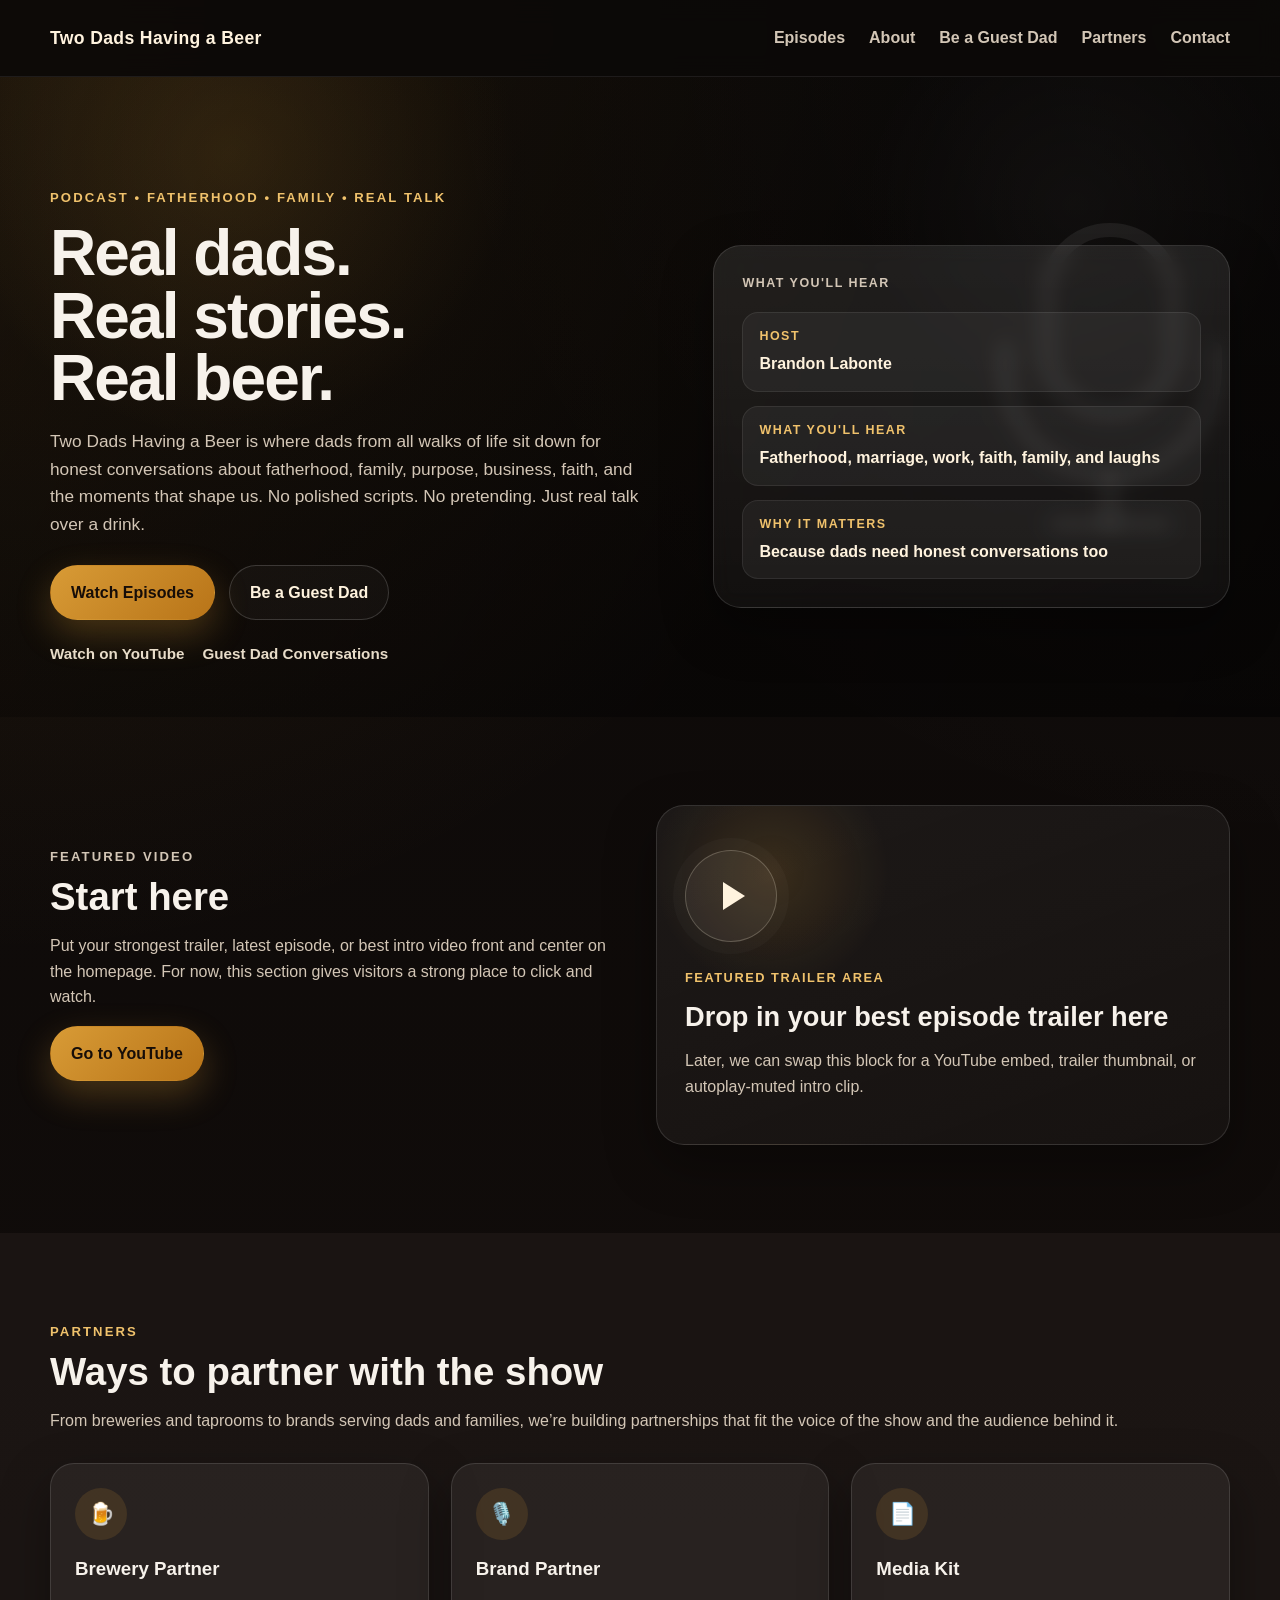
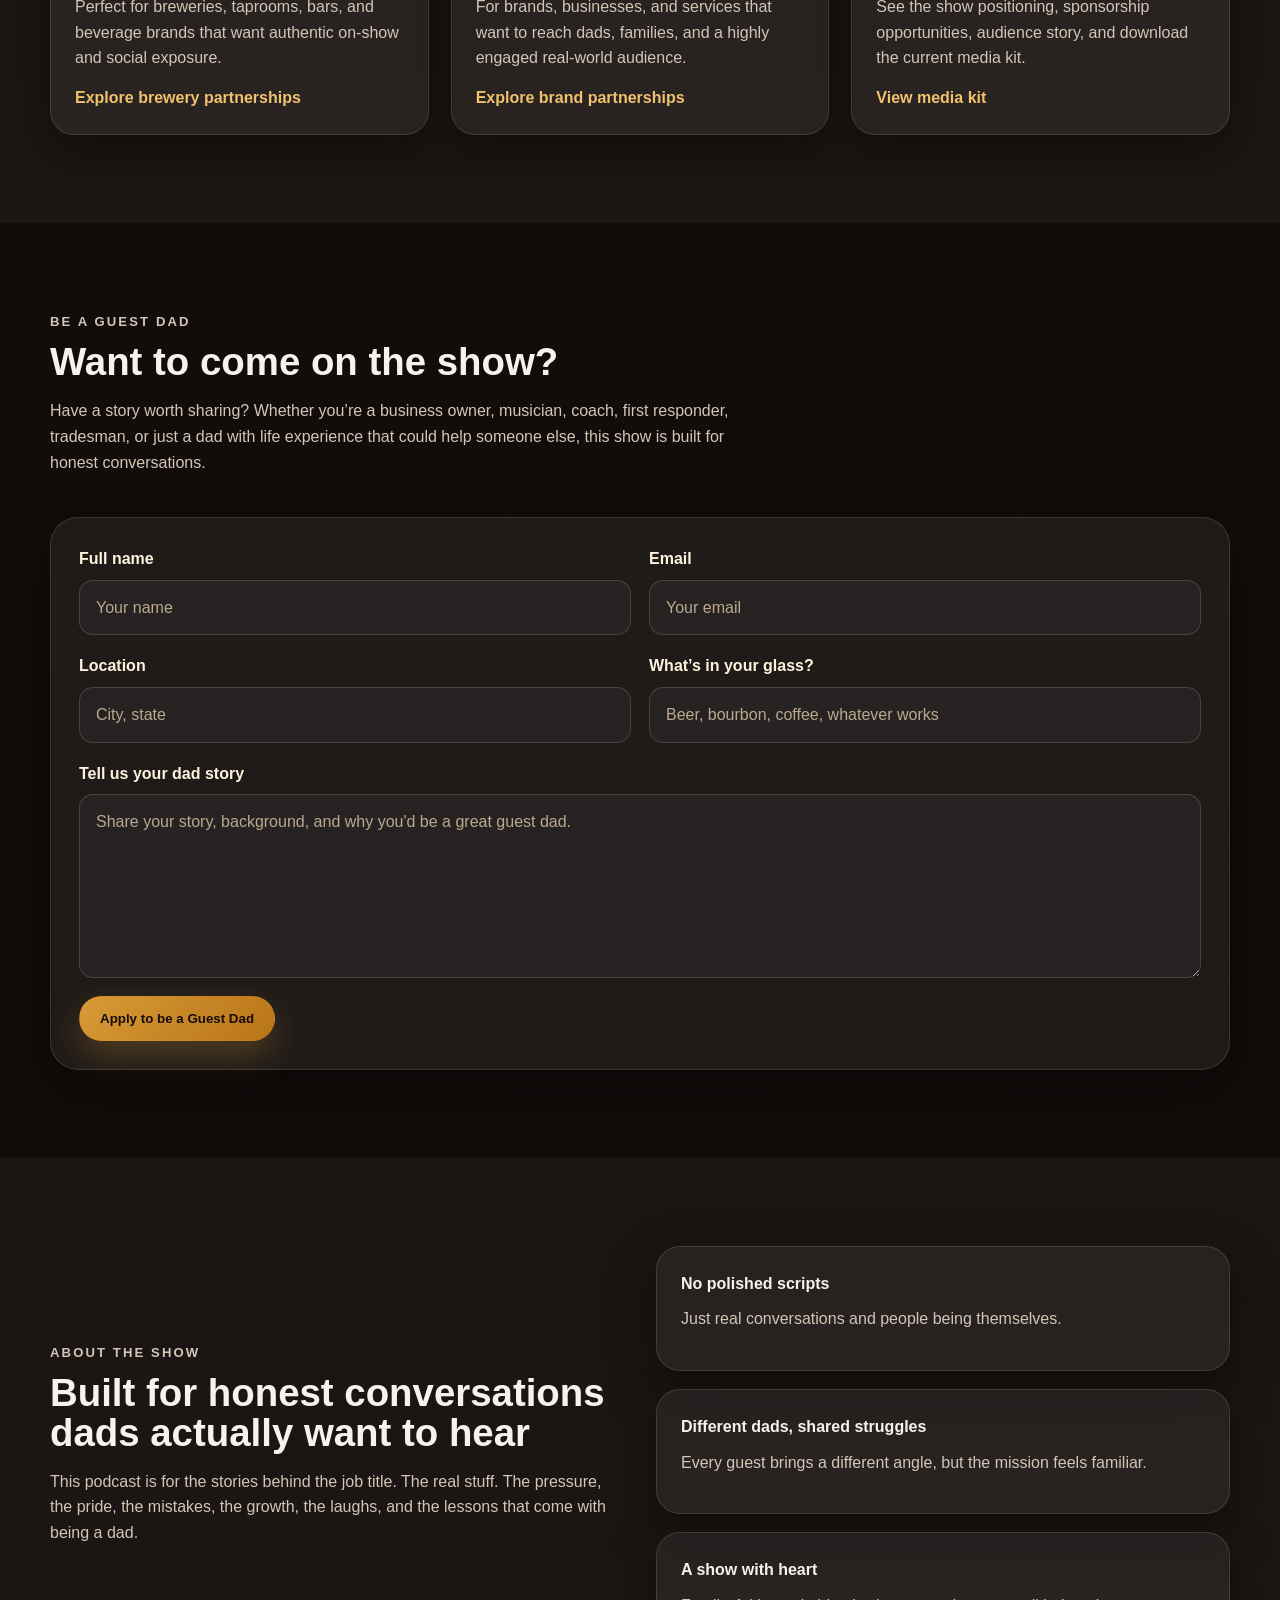
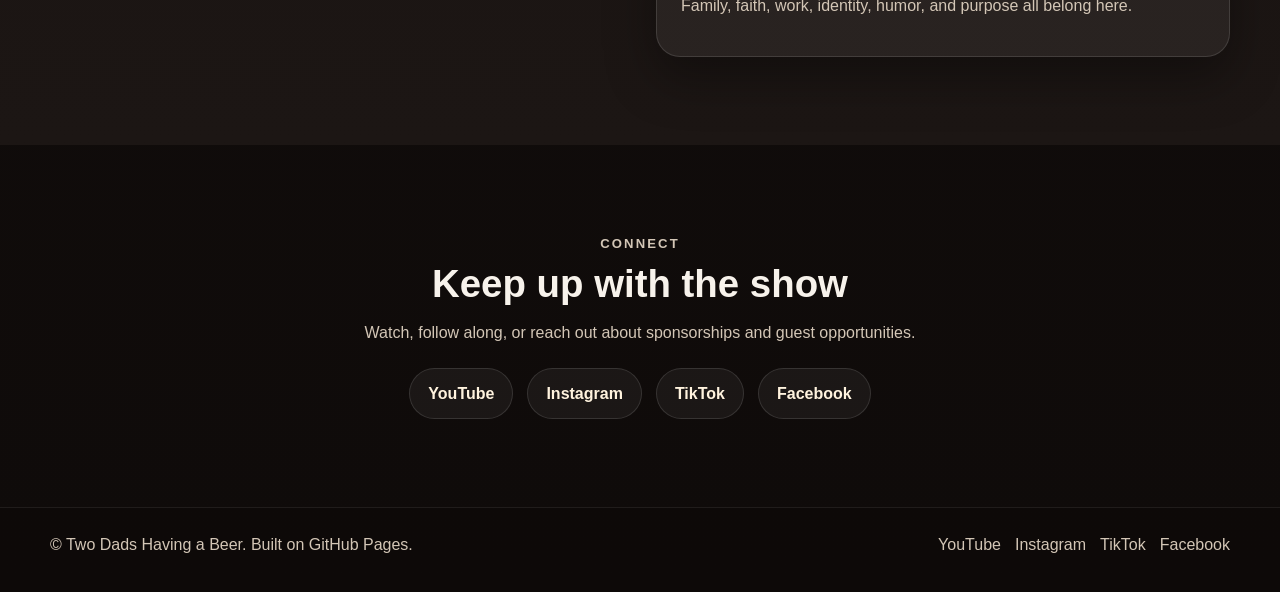
==== index.html @ 61c8730e "Update index.html" ====
<!DOCTYPE html>
<html lang="en">
<head>
  <meta charset="UTF-8" />
  <meta name="viewport" content="width=device-width, initial-scale=1.0" />
  <title>Two Dads Having a Beer</title>
  <meta
    name="description"
    content="Real dads. Real stories. Real beer. Honest conversations about fatherhood, family, purpose, business, faith, and life."
  />
  <link rel="stylesheet" href="site.css?v=1" />
</head>
<body id="top">
  <header class="site-header">
    <div class="container nav-wrap">
      <a class="brand" href="#top">Two Dads Having a Beer</a>

      <input type="checkbox" id="nav-toggle" class="nav-toggle" />
      <label for="nav-toggle" class="nav-toggle-label" aria-label="Open navigation">
        <span></span>
        <span></span>
        <span></span>
      </label>

      <nav class="site-nav">
        <a href="#episodes">Episodes</a>
        <a href="#about">About</a>
        <a href="#guest">Be a Guest Dad</a>
        <a href="#partners">Partners</a>
        <a href="#contact">Contact</a>
      </nav>
    </div>
  </header>

  <main>
    <section class="hero">
      <div class="hero-overlay"></div>

      <div class="bubbles" aria-hidden="true">
        <span class="bubble b1"></span>
        <span class="bubble b2"></span>
        <span class="bubble b3"></span>
        <span class="bubble b4"></span>
        <span class="bubble b5"></span>
        <span class="bubble b6"></span>
        <span class="bubble b7"></span>
        <span class="bubble b8"></span>
        <span class="bubble b9"></span>
        <span class="bubble b10"></span>
        <span class="bubble b11"></span>
        <span class="bubble b12"></span>
      </div>

      <div class="hero-mic" aria-hidden="true">
        <svg viewBox="0 0 300 300" xmlns="http://www.w3.org/2000/svg">
          <g fill="none" stroke="currentColor" stroke-width="10" stroke-linecap="round" stroke-linejoin="round">
            <rect x="105" y="45" width="90" height="130" rx="45"></rect>
            <path d="M75 130v15c0 41.4 33.6 75 75 75s75-33.6 75-75v-15"></path>
            <path d="M150 220v35"></path>
            <path d="M110 255h80"></path>
          </g>
        </svg>
      </div>

      <div class="container hero-grid">
        <div class="hero-copy">
          <p class="eyebrow">PODCAST • FATHERHOOD • FAMILY • REAL TALK</p>
          <h1>Real dads. Real stories. Real beer.</h1>
          <p class="hero-text">
            Two Dads Having a Beer is where dads from all walks of life sit down for honest conversations about fatherhood, family, purpose, business, faith, and the moments that shape us. No polished scripts. No pretending. Just real talk over a drink.
          </p>

          <div class="hero-actions">
            <a class="btn btn-primary" href="#episodes">Watch Episodes</a>
            <a class="btn btn-secondary" href="#guest">Be a Guest Dad</a>
          </div>

          <div class="hero-links">
            <a href="https://www.youtube.com/@TwoDads_having_a_beer" target="_blank" rel="noopener noreferrer">Watch on YouTube</a>
            <a href="#guest">Guest Dad Conversations</a>
          </div>
        </div>

        <div class="hero-card">
          <p class="card-label">What you'll hear</p>
          <div class="mini-points">
            <div class="mini-point">
              <span class="mini-title">Host</span>
              <span class="mini-copy">Brandon Labonte</span>
            </div>
            <div class="mini-point">
              <span class="mini-title">What you'll hear</span>
              <span class="mini-copy">Fatherhood, marriage, work, faith, family, and laughs</span>
            </div>
            <div class="mini-point">
              <span class="mini-title">Why it matters</span>
              <span class="mini-copy">Because dads need honest conversations too</span>
            </div>
          </div>
        </div>
      </div>
    </section>

    <section id="episodes" class="section">
      <div class="container two-col">
        <div class="section-copy">
          <p class="section-tag">FEATURED VIDEO</p>
          <h2>Start here</h2>
          <p>
            Put your strongest trailer, latest episode, or best intro video front and center on the homepage. For now, this section gives visitors a strong place to click and watch.
          </p>
          <div class="section-actions">
            <a class="btn btn-primary" href="https://www.youtube.com/@TwoDads_having_a_beer" target="_blank" rel="noopener noreferrer">Go to YouTube</a>
          </div>
        </div>

        <div class="video-card">
          <div class="video-placeholder">
            <div class="play-ring">
              <div class="play-triangle"></div>
            </div>
            <div class="video-copy">
              <span class="video-kicker">Featured trailer area</span>
              <h3>Drop in your best episode trailer here</h3>
              <p>
                Later, we can swap this block for a YouTube embed, trailer thumbnail, or autoplay-muted intro clip.
              </p>
            </div>
          </div>
        </div>
      </div>
    </section>

    <section id="partners" class="section section-dark">
      <div class="container">
        <p class="section-tag">PARTNERS</p>
        <h2>Ways to partner with the show</h2>
        <p class="section-intro">
          From breweries and taprooms to brands serving dads and families, we’re building partnerships that fit the voice of the show and the audience behind it.
        </p>

        <div class="card-grid">
          <article class="info-card">
            <div class="icon-badge">🍺</div>
            <h3>Brewery Partner</h3>
            <p>
              Perfect for breweries, taprooms, bars, and beverage brands that want authentic on-show and social exposure.
            </p>
            <a href="#contact">Explore brewery partnerships</a>
          </article>

          <article class="info-card">
            <div class="icon-badge">🎙️</div>
            <h3>Brand Partner</h3>
            <p>
              For brands, businesses, and services that want to reach dads, families, and a highly engaged real-world audience.
            </p>
            <a href="#contact">Explore brand partnerships</a>
          </article>

          <article class="info-card">
            <div class="icon-badge">📄</div>
            <h3>Media Kit</h3>
            <p>
              See the show positioning, sponsorship opportunities, audience story, and download the current media kit.
            </p>
            <a href="#contact">View media kit</a>
          </article>
        </div>
      </div>
    </section>

    <section id="guest" class="section">
      <div class="container form-wrap">
        <div class="section-copy narrow">
          <p class="section-tag">BE A GUEST DAD</p>
          <h2>Want to come on the show?</h2>
          <p>
            Have a story worth sharing? Whether you’re a business owner, musician, coach, first responder, tradesman, or just a dad with life experience that could help someone else, this show is built for honest conversations.
          </p>
        </div>

        <form class="guest-form">
          <div class="form-row">
            <label>
              <span>Full name</span>
              <input type="text" name="full-name" placeholder="Your name" />
            </label>
            <label>
              <span>Email</span>
              <input type="email" name="email" placeholder="Your email" />
            </label>
          </div>

          <div class="form-row">
            <label>
              <span>Location</span>
              <input type="text" name="location" placeholder="City, state" />
            </label>
            <label>
              <span>What’s in your glass?</span>
              <input type="text" name="drink" placeholder="Beer, bourbon, coffee, whatever works" />
            </label>
          </div>

          <label class="full-width">
            <span>Tell us your dad story</span>
            <textarea name="story" rows="6" placeholder="Share your story, background, and why you'd be a great guest dad."></textarea>
          </label>

          <button type="submit" class="btn btn-primary guest-submit-btn">Apply to be a Guest Dad</button>
        </form>
      </div>
    </section>

    <section id="about" class="section section-dark">
      <div class="container about-grid">
        <div>
          <p class="section-tag">ABOUT THE SHOW</p>
          <h2>Built for honest conversations dads actually want to hear</h2>
          <p>
            This podcast is for the stories behind the job title. The real stuff. The pressure, the pride, the mistakes, the growth, the laughs, and the lessons that come with being a dad.
          </p>
        </div>

        <div class="about-points">
          <div class="about-point">
            <strong>No polished scripts</strong>
            <p>Just real conversations and people being themselves.</p>
          </div>
          <div class="about-point">
            <strong>Different dads, shared struggles</strong>
            <p>Every guest brings a different angle, but the mission feels familiar.</p>
          </div>
          <div class="about-point">
            <strong>A show with heart</strong>
            <p>Family, faith, work, identity, humor, and purpose all belong here.</p>
          </div>
        </div>
      </div>
    </section>

    <section id="contact" class="section">
      <div class="container contact-block">
        <p class="section-tag">CONNECT</p>
        <h2>Keep up with the show</h2>
        <p>
          Watch, follow along, or reach out about sponsorships and guest opportunities.
        </p>

        <div class="contact-links">
          <a class="contact-pill" href="https://www.youtube.com/@TwoDads_having_a_beer" target="_blank" rel="noopener noreferrer">YouTube</a>
          <a class="contact-pill" href="https://www.instagram.com/two_dads_having_a_beer_podcast/" target="_blank" rel="noopener noreferrer">Instagram</a>
          <a class="contact-pill" href="https://www.tiktok.com/@two.dads.having.a.beer" target="_blank" rel="noopener noreferrer">TikTok</a>
          <a class="contact-pill" href="https://www.facebook.com/twodadshavingabeer" target="_blank" rel="noopener noreferrer">Facebook</a>
        </div>
      </div>
    </section>
  </main>

  <footer class="site-footer">
    <div class="container footer-wrap">
      <p>© Two Dads Having a Beer. Built on GitHub Pages.</p>
      <div class="footer-links">
        <a href="https://www.youtube.com/@TwoDads_having_a_beer" target="_blank" rel="noopener noreferrer">YouTube</a>
        <a href="https://www.instagram.com/two_dads_having_a_beer_podcast/" target="_blank" rel="noopener noreferrer">Instagram</a>
        <a href="https://www.tiktok.com/@two.dads.having.a.beer" target="_blank" rel="noopener noreferrer">TikTok</a>
        <a href="https://www.facebook.com/twodadshavingabeer" target="_blank" rel="noopener noreferrer">Facebook</a>
      </div>
    </div>
  </footer>
</body>
</html>
---- site.css ----
:root {
  --bg: #0f0b0a;
  --bg-soft: #17110f;
  --card: rgba(255, 255, 255, 0.06);
  --line: rgba(255, 255, 255, 0.12);
  --text: #f7f2eb;
  --muted: #d3c6b6;
  --gold: #d89b36;
  --gold-soft: #f0c26c;
  --cream: #fff3de;
  --shadow: 0 20px 50px rgba(0, 0, 0, 0.35);
  --max: 1180px;
}

* {
  box-sizing: border-box;
}

html {
  scroll-behavior: smooth;
}

body {
  margin: 0;
  background:
    radial-gradient(circle at top left, rgba(216, 155, 54, 0.12), transparent 24%),
    radial-gradient(circle at top right, rgba(255, 255, 255, 0.03), transparent 22%),
    linear-gradient(180deg, #0c0908 0%, #120d0b 52%, #0f0b0a 100%);
  color: var(--text);
  font-family: Arial, Helvetica, sans-serif;
  line-height: 1.6;
}

img,
svg {
  max-width: 100%;
  display: block;
}

a {
  color: var(--text);
  text-decoration: none;
}

.container {
  width: min(calc(100% - 32px), var(--max));
  margin: 0 auto;
}

.site-header {
  position: sticky;
  top: 0;
  z-index: 1000;
  background: rgba(11, 8, 7, 0.88);
  backdrop-filter: blur(12px);
  border-bottom: 1px solid rgba(255, 255, 255, 0.08);
}

.nav-wrap {
  display: flex;
  align-items: center;
  justify-content: space-between;
  min-height: 76px;
  gap: 20px;
  position: relative;
}

.brand {
  font-size: 1.1rem;
  font-weight: 800;
  letter-spacing: 0.02em;
  color: var(--cream);
}

.site-nav {
  display: flex;
  align-items: center;
  gap: 24px;
}

.site-nav a {
  color: var(--muted);
  font-weight: 600;
  transition: color 0.2s ease, transform 0.2s ease;
}

.site-nav a:hover {
  color: var(--cream);
  transform: translateY(-1px);
}

.nav-toggle {
  display: none;
}

.nav-toggle-label {
  display: none;
}

.hero {
  position: relative;
  overflow: hidden;
  padding: 110px 0 50px;
  min-height: auto;
}

.hero-overlay {
  position: absolute;
  inset: 0;
  background:
    linear-gradient(115deg, rgba(0, 0, 0, 0.2), rgba(0, 0, 0, 0.52)),
    radial-gradient(circle at 18% 12%, rgba(216, 155, 54, 0.18), transparent 24%),
    radial-gradient(circle at 84% 20%, rgba(255, 255, 255, 0.05), transparent 18%);
  pointer-events: none;
}

.hero-grid {
  position: relative;
  z-index: 2;
  display: grid;
  grid-template-columns: 1.1fr 0.9fr;
  gap: 32px;
  align-items: center;
}

.eyebrow {
  margin: 0 0 14px;
  color: var(--gold-soft);
  font-weight: 800;
  letter-spacing: 0.16em;
  font-size: 0.82rem;
}

.hero h1 {
  margin: 0 0 18px;
  font-size: clamp(2.5rem, 5vw, 4.7rem);
  line-height: 0.98;
  letter-spacing: -0.03em;
  max-width: 10ch;
}

.hero-text {
  max-width: 62ch;
  margin: 0 0 26px;
  color: var(--muted);
  font-size: 1.08rem;
}

.hero-actions,
.section-actions {
  display: flex;
  flex-wrap: wrap;
  gap: 14px;
  margin-bottom: 22px;
}

.btn {
  display: inline-flex;
  align-items: center;
  justify-content: center;
  padding: 14px 20px;
  border-radius: 999px;
  font-weight: 800;
  border: 1px solid transparent;
  transition: transform 0.2s ease, box-shadow 0.2s ease, background 0.2s ease, border-color 0.2s ease;
}

.btn:hover {
  transform: translateY(-2px);
}

.btn-primary {
  background: linear-gradient(135deg, var(--gold) 0%, #b87418 100%);
  color: #160d08;
  box-shadow: 0 14px 35px rgba(216, 155, 54, 0.28);
}

.btn-primary:hover {
  box-shadow: 0 18px 40px rgba(216, 155, 54, 0.36);
}

.btn-secondary {
  background: rgba(255, 255, 255, 0.03);
  border-color: rgba(255, 255, 255, 0.16);
  color: var(--cream);
}

.btn-secondary:hover {
  background: rgba(255, 255, 255, 0.08);
}

.hero-links {
  display: flex;
  flex-wrap: wrap;
  gap: 14px 18px;
}

.hero-links a {
  color: var(--cream);
  font-weight: 700;
  font-size: 0.95rem;
  opacity: 0.9;
}

.hero-links a:hover {
  opacity: 1;
}

.hero-card {
  position: relative;
  background: linear-gradient(180deg, rgba(255, 255, 255, 0.09), rgba(255, 255, 255, 0.04));
  border: 1px solid rgba(255, 255, 255, 0.12);
  border-radius: 28px;
  padding: 28px;
  box-shadow: var(--shadow);
  backdrop-filter: blur(10px);
}

.card-label {
  margin: 0 0 8px;
  color: var(--gold-soft);
  font-weight: 800;
  letter-spacing: 0.12em;
  text-transform: uppercase;
  font-size: 0.78rem;
}

.hero-card p {
  margin: 0 0 18px;
  color: var(--muted);
}

.mini-points {
  display: grid;
  gap: 14px;
}

.mini-point {
  padding: 14px 16px;
  border-radius: 16px;
  background: rgba(255, 255, 255, 0.05);
  border: 1px solid rgba(255, 255, 255, 0.08);
}

.mini-title {
  display: block;
  font-size: 0.78rem;
  text-transform: uppercase;
  letter-spacing: 0.12em;
  color: var(--gold-soft);
  margin-bottom: 4px;
  font-weight: 800;
}

.mini-copy {
  display: block;
  color: var(--cream);
  font-weight: 700;
}

.hero-mic {
  position: absolute;
  right: -40px;
  top: 90px;
  width: min(33vw, 420px);
  color: rgba(255, 255, 255, 0.07);
  z-index: 1;
  pointer-events: none;
}

.bubbles {
  position: absolute;
  inset: 0;
  z-index: 0;
  overflow: hidden;
  pointer-events: none;
}

.bubble {
  position: absolute;
  bottom: -120px;
  border-radius: 50%;
  border: 1px solid rgba(255, 243, 222, 0.18);
  background: radial-gradient(circle at 30% 30%, rgba(255, 255, 255, 0.22), rgba(255, 255, 255, 0.04) 55%, transparent 70%);
  box-shadow: inset 0 0 16px rgba(255, 255, 255, 0.06);
  animation: rise linear infinite;
}

.b1 { left: 4%; width: 18px; height: 18px; animation-duration: 12s; animation-delay: 0s; }
.b2 { left: 10%; width: 32px; height: 32px; animation-duration: 17s; animation-delay: 3s; }
.b3 { left: 18%; width: 14px; height: 14px; animation-duration: 10s; animation-delay: 1s; }
.b4 { left: 28%; width: 24px; height: 24px; animation-duration: 15s; animation-delay: 6s; }
.b5 { left: 37%; width: 12px; height: 12px; animation-duration: 11s; animation-delay: 2s; }
.b6 { left: 48%; width: 38px; height: 38px; animation-duration: 18s; animation-delay: 4s; }
.b7 { left: 58%; width: 16px; height: 16px; animation-duration: 13s; animation-delay: 5s; }
.b8 { left: 67%; width: 28px; height: 28px; animation-duration: 16s; animation-delay: 1s; }
.b9 { left: 74%; width: 18px; height: 18px; animation-duration: 12s; animation-delay: 7s; }
.b10 { left: 82%; width: 42px; height: 42px; animation-duration: 20s; animation-delay: 0s; }
.b11 { left: 90%; width: 15px; height: 15px; animation-duration: 13s; animation-delay: 3s; }
.b12 { left: 95%; width: 26px; height: 26px; animation-duration: 17s; animation-delay: 8s; }

@keyframes rise {
  0% {
    transform: translateY(0) translateX(0);
    opacity: 0;
  }
  10% {
    opacity: 0.55;
  }
  50% {
    transform: translateY(-52vh) translateX(10px);
    opacity: 0.35;
  }
  100% {
    transform: translateY(-105vh) translateX(-12px);
    opacity: 0;
  }
}

.foam-divider,
.proof-bar {
  display: none;
}

.section {
  padding: 88px 0;
}

.section-dark {
  background:
    linear-gradient(180deg, rgba(255, 255, 255, 0.01), rgba(255, 255, 255, 0.02)),
    var(--bg-soft);
}

.two-col,
.about-grid {
  display: grid;
  grid-template-columns: 1fr 1fr;
  gap: 32px;
  align-items: center;
}

.section-tag {
  margin: 0 0 10px;
  color: var(--gold-soft);
  font-size: 0.82rem;
  font-weight: 800;
  letter-spacing: 0.16em;
  text-transform: uppercase;
}

.section h2,
.section-dark h2 {
  margin: 0 0 14px;
  font-size: clamp(2rem, 3vw, 3rem);
  line-height: 1.04;
}

.section-intro,
.section-copy p,
.about-grid p,
.contact-block p {
  color: var(--muted);
}

.video-card {
  min-height: 340px;
}

.video-placeholder {
  height: 100%;
  min-height: 340px;
  border-radius: 28px;
  padding: 28px;
  border: 1px solid var(--line);
  background:
    radial-gradient(circle at 20% 20%, rgba(216, 155, 54, 0.16), transparent 22%),
    linear-gradient(160deg, rgba(255, 255, 255, 0.06), rgba(255, 255, 255, 0.03));
  box-shadow: var(--shadow);
  display: flex;
  flex-direction: column;
  justify-content: center;
  gap: 22px;
}

.play-ring {
  width: 92px;
  height: 92px;
  border-radius: 50%;
  background: rgba(255, 243, 222, 0.08);
  border: 1px solid rgba(255, 243, 222, 0.22);
  display: grid;
  place-items: center;
  box-shadow: 0 0 0 12px rgba(255, 255, 255, 0.025);
}

.play-triangle {
  width: 0;
  height: 0;
  margin-left: 6px;
  border-top: 14px solid transparent;
  border-bottom: 14px solid transparent;
  border-left: 22px solid var(--cream);
}

.video-kicker {
  display: inline-block;
  font-size: 0.8rem;
  font-weight: 800;
  letter-spacing: 0.12em;
  text-transform: uppercase;
  color: var(--gold-soft);
  margin-bottom: 6px;
}

.video-copy h3 {
  margin: 0 0 10px;
  font-size: 1.7rem;
}

.video-copy p {
  margin: 0;
  color: var(--muted);
}

.card-grid {
  display: grid;
  grid-template-columns: repeat(3, 1fr);
  gap: 22px;
  margin-top: 30px;
}

.info-card,
.about-point {
  background: var(--card);
  border: 1px solid var(--line);
  border-radius: 24px;
  padding: 24px;
  box-shadow: var(--shadow);
}

.info-card h3,
.about-point strong {
  display: block;
  margin: 0 0 10px;
}

.info-card p,
.about-point p {
  margin: 0 0 14px;
  color: var(--muted);
}

.info-card a {
  color: var(--gold-soft);
  font-weight: 800;
}

.icon-badge {
  width: 52px;
  height: 52px;
  border-radius: 50%;
  display: grid;
  place-items: center;
  background: rgba(216, 155, 54, 0.14);
  margin-bottom: 14px;
  font-size: 1.35rem;
}

.form-wrap {
  display: grid;
  gap: 26px;
}

.narrow {
  max-width: 720px;
}

.guest-form {
  display: grid;
  gap: 18px;
  background: var(--card);
  border: 1px solid var(--line);
  border-radius: 28px;
  padding: 28px;
  box-shadow: var(--shadow);
}

.form-row {
  display: grid;
  grid-template-columns: 1fr 1fr;
  gap: 18px;
}

.guest-form label {
  display: grid;
  gap: 8px;
}

.guest-form span {
  font-weight: 700;
  color: var(--cream);
}

.guest-form input,
.guest-form textarea {
  width: 100%;
  border: 1px solid rgba(255, 255, 255, 0.14);
  background: rgba(255, 255, 255, 0.04);
  color: var(--text);
  border-radius: 14px;
  padding: 14px 16px;
  font: inherit;
  outline: none;
}

.guest-form input::placeholder,
.guest-form textarea::placeholder {
  color: #baa990;
}

.guest-form input:focus,
.guest-form textarea:focus {
  border-color: rgba(240, 194, 108, 0.7);
  box-shadow: 0 0 0 3px rgba(216, 155, 54, 0.12);
}

.full-width {
  grid-column: 1 / -1;
}

.guest-submit-btn {
  width: auto;
  align-self: start;
  justify-self: start;
  min-width: 0;
}

.about-points {
  display: grid;
  gap: 18px;
}

.contact-block {
  text-align: center;
  max-width: 860px;
}

.contact-links {
  display: flex;
  flex-wrap: wrap;
  justify-content: center;
  gap: 14px;
  margin-top: 22px;
}

.contact-pill {
  padding: 12px 18px;
  border-radius: 999px;
  background: rgba(255, 255, 255, 0.05);
  border: 1px solid var(--line);
  font-weight: 800;
  color: var(--cream);
}

.contact-pill:hover {
  background: rgba(255, 255, 255, 0.09);
}

.site-footer {
  border-top: 1px solid rgba(255, 255, 255, 0.08);
  padding: 24px 0 34px;
  background: rgba(0, 0, 0, 0.16);
}

.footer-wrap {
  display: flex;
  justify-content: space-between;
  gap: 20px;
  align-items: center;
  flex-wrap: wrap;
}

.site-footer p,
.footer-links a {
  color: var(--muted);
  margin: 0;
}

.footer-links {
  display: flex;
  flex-wrap: wrap;
  gap: 14px;
}

@media (max-width: 980px) {
  .hero-grid,
  .two-col,
  .about-grid,
  .card-grid {
    grid-template-columns: 1fr;
  }

  .hero {
    padding-top: 100px;
  }

  .hero-grid {
    gap: 24px;
  }

  .hero h1 {
    max-width: none;
  }

  .hero-mic {
    width: 240px;
    right: -20px;
    top: 110px;
    opacity: 0.5;
  }

  .form-row {
    grid-template-columns: 1fr;
  }
}

@media (max-width: 760px) {
  .container {
    width: min(calc(100% - 24px), var(--max));
  }

  .nav-toggle-label {
    display: inline-flex;
    flex-direction: column;
    gap: 5px;
    cursor: pointer;
  }

  .nav-toggle-label span {
    display: block;
    width: 24px;
    height: 2px;
    background: var(--cream);
    border-radius: 999px;
  }

  .site-nav {
    position: absolute;
    top: 76px;
    left: 0;
    right: 0;
    display: none;
    flex-direction: column;
    align-items: flex-start;
    gap: 14px;
    padding: 18px;
    background: rgba(18, 13, 11, 0.98);
    border: 1px solid rgba(255, 255, 255, 0.08);
    border-radius: 0 0 18px 18px;
    box-shadow: var(--shadow);
  }

  .nav-toggle:checked ~ .site-nav {
    display: flex;
  }

  .brand {
    font-size: 1rem;
    max-width: 220px;
    line-height: 1.2;
  }

  .hero {
    padding: 96px 0 34px;
  }

  .hero-grid {
    grid-template-columns: 1fr;
    gap: 20px;
  }

  .eyebrow {
    font-size: 0.72rem;
    letter-spacing: 0.12em;
  }

  .hero h1 {
    font-size: clamp(2rem, 10vw, 2.8rem);
    line-height: 1.02;
    margin-bottom: 14px;
  }

  .hero-text {
    font-size: 1rem;
    margin-bottom: 20px;
  }

  .hero-actions,
  .section-actions {
    flex-direction: column;
    align-items: stretch;
    gap: 12px;
  }

  .btn {
    width: 100%;
    text-align: center;
  }

  .guest-submit-btn {
    width: auto;
    align-self: start;
    justify-self: start;
    display: inline-flex;
  }

  .hero-links {
    flex-direction: column;
    align-items: flex-start;
    gap: 8px;
  }

  .hero-card,
  .video-placeholder,
  .guest-form,
  .info-card,
  .about-point {
    border-radius: 20px;
    padding: 20px;
  }

  .mini-point {
    padding: 12px 14px;
  }

  .hero-mic {
    display: none;
  }

  .bubble {
    opacity: 0.2;
  }

  .section {
    padding: 56px 0;
  }

  .section h2,
  .section-dark h2 {
    font-size: 2rem;
  }

  .video-card,
  .video-placeholder {
    min-height: auto;
  }

  .play-ring {
    width: 72px;
    height: 72px;
    box-shadow: none;
  }

  .play-triangle {
    border-top: 11px solid transparent;
    border-bottom: 11px solid transparent;
    border-left: 18px solid var(--cream);
  }

  .video-copy h3 {
    font-size: 1.35rem;
  }

  .card-grid {
    grid-template-columns: 1fr;
    gap: 18px;
  }

  .contact-links {
    flex-direction: column;
    align-items: stretch;
  }

  .contact-pill {
    text-align: center;
  }

  .footer-wrap {
    flex-direction: column;
    align-items: flex-start;
  }
}

@media (max-width: 480px) {
  .site-header {
    backdrop-filter: none;
  }

  .nav-wrap {
    min-height: 68px;
  }

  .site-nav {
    top: 68px;
  }

  .brand {
    font-size: 0.95rem;
    max-width: 180px;
  }

  .hero {
    padding-top: 88px;
  }

  .hero h1 {
    font-size: 1.9rem;
  }

  .section h2,
  .section-dark h2 {
    font-size: 1.75rem;
  }

  .hero-text,
  .section-copy p,
  .section-intro,
  .about-grid p,
  .contact-block p,
  .video-copy p,
  .info-card p,
  .about-point p {
    font-size: 0.98rem;
  }
}
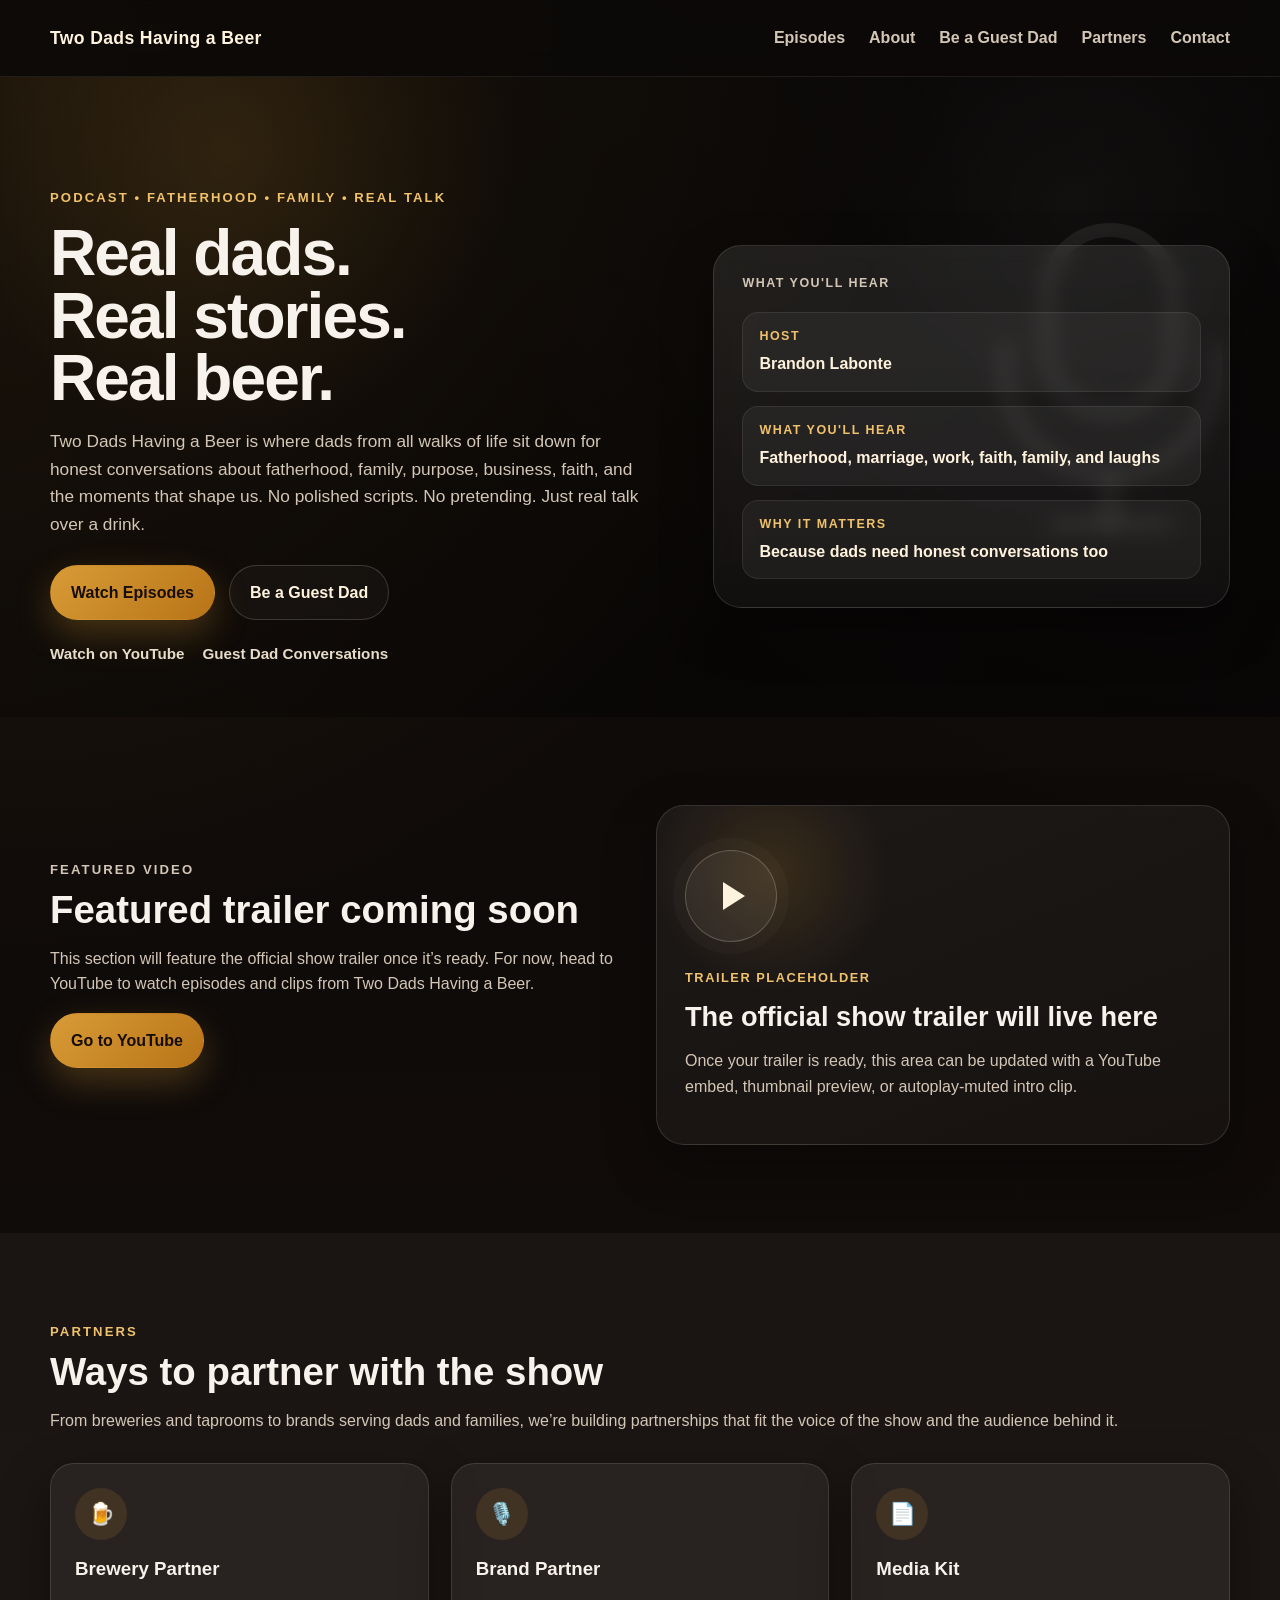
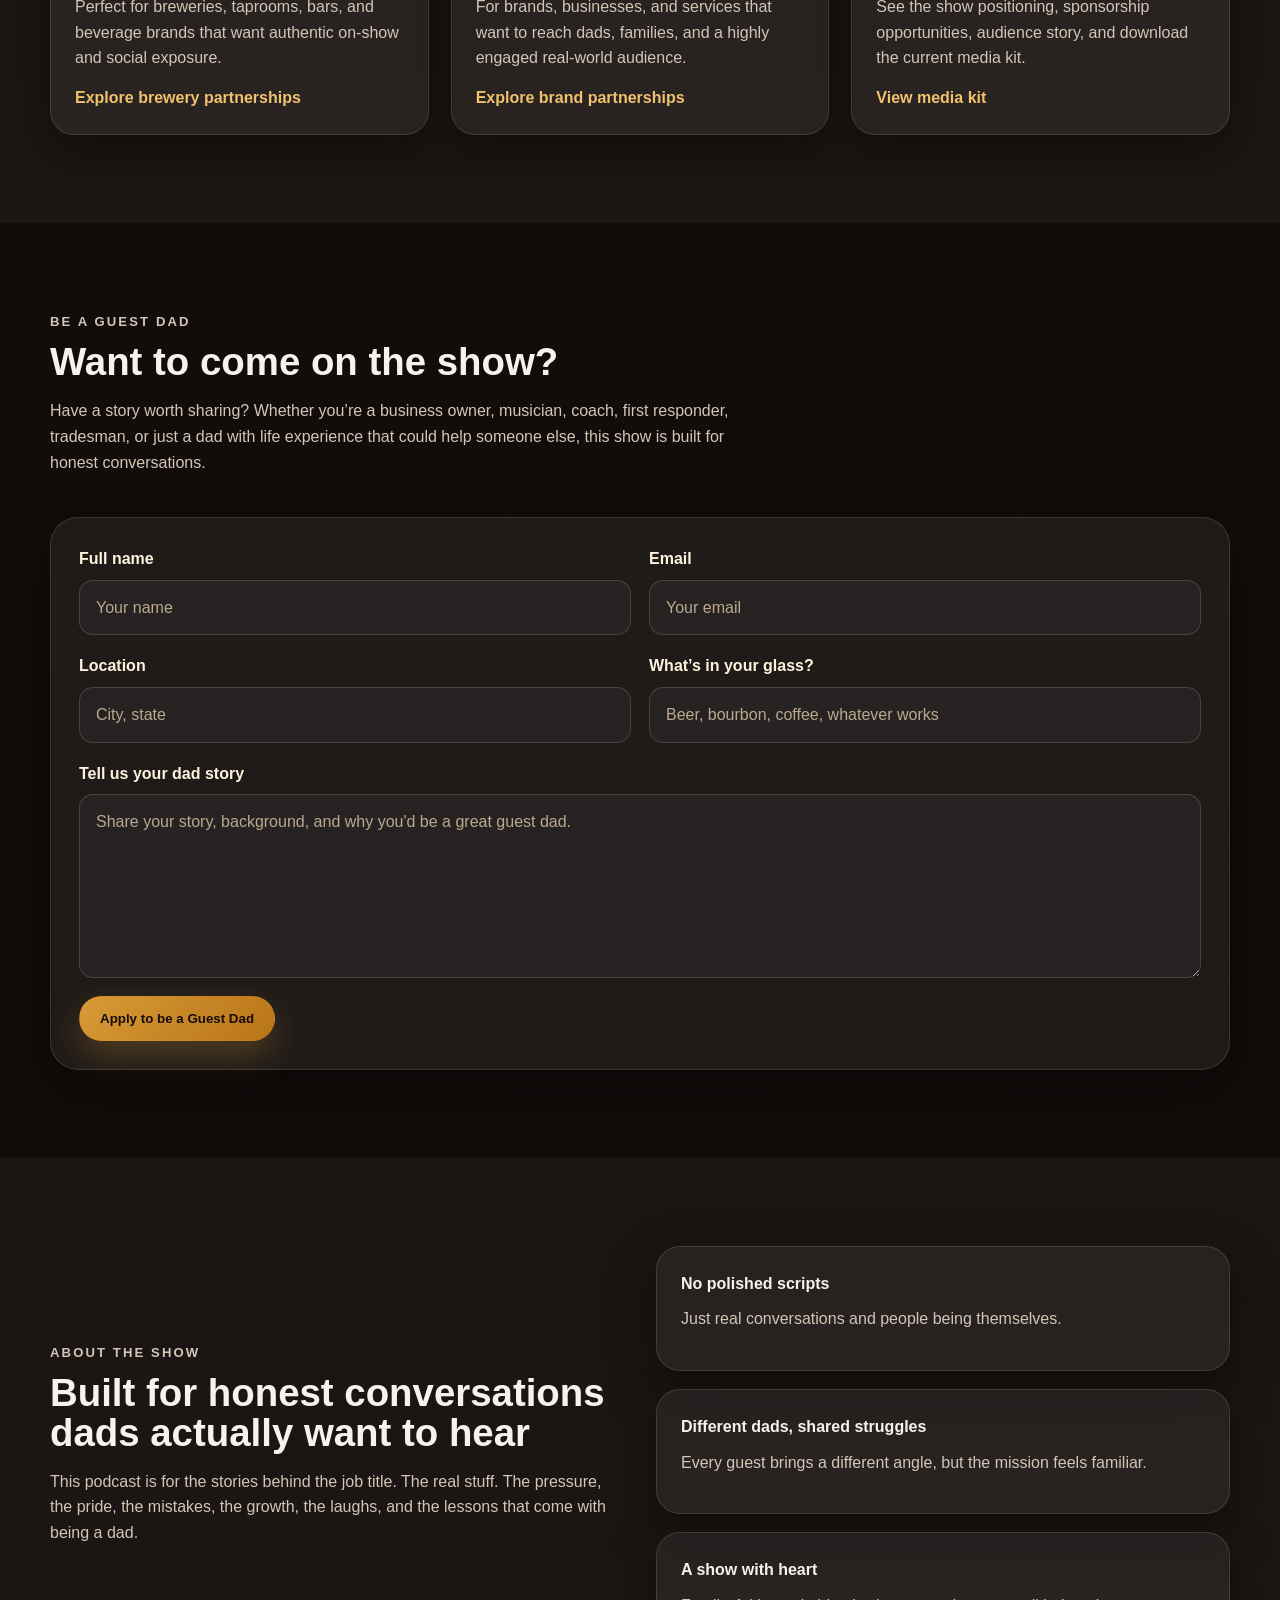
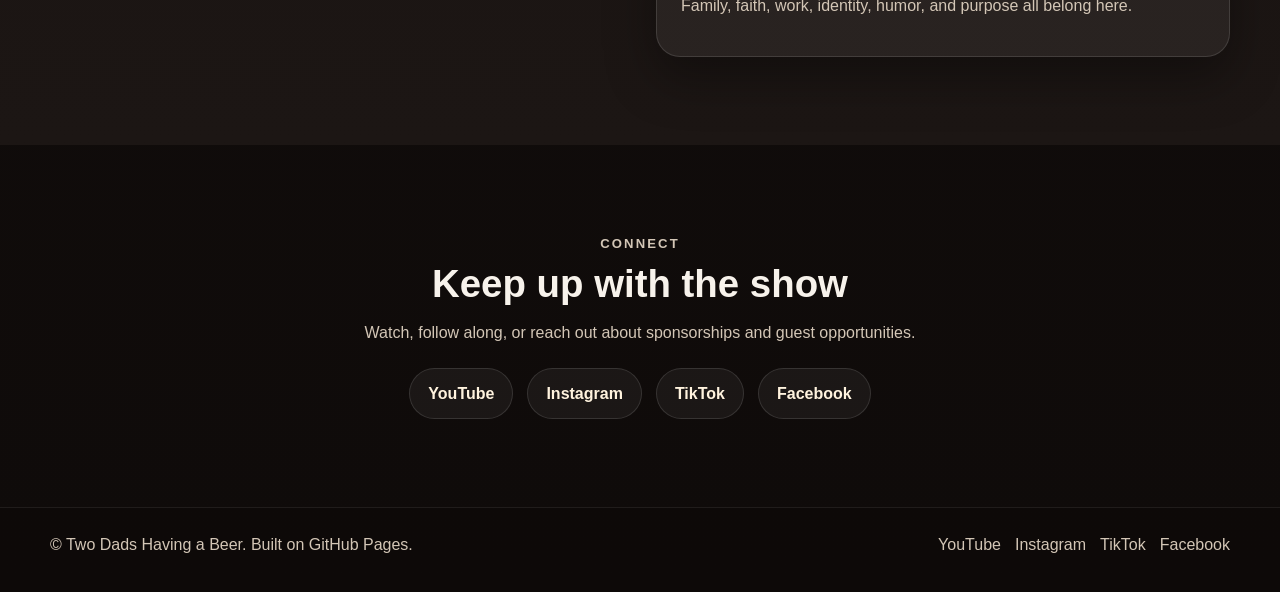
==== commit db46856d: "Update index.html" ====
--- a/index.html
+++ b/index.html
@@ -105,9 +105,9 @@
       <div class="container two-col">
         <div class="section-copy">
           <p class="section-tag">FEATURED VIDEO</p>
-          <h2>Start here</h2>
+          <h2>Featured trailer coming soon</h2>
           <p>
-            Put your strongest trailer, latest episode, or best intro video front and center on the homepage. For now, this section gives visitors a strong place to click and watch.
+            This section will feature the official show trailer once it’s ready. For now, head to YouTube to watch episodes and clips from Two Dads Having a Beer.
           </p>
           <div class="section-actions">
             <a class="btn btn-primary" href="https://www.youtube.com/@TwoDads_having_a_beer" target="_blank" rel="noopener noreferrer">Go to YouTube</a>
@@ -120,10 +120,10 @@
               <div class="play-triangle"></div>
             </div>
             <div class="video-copy">
-              <span class="video-kicker">Featured trailer area</span>
-              <h3>Drop in your best episode trailer here</h3>
+              <span class="video-kicker">Trailer placeholder</span>
+              <h3>The official show trailer will live here</h3>
               <p>
-                Later, we can swap this block for a YouTube embed, trailer thumbnail, or autoplay-muted intro clip.
+                Once your trailer is ready, this area can be updated with a YouTube embed, thumbnail preview, or autoplay-muted intro clip.
               </p>
             </div>
           </div>
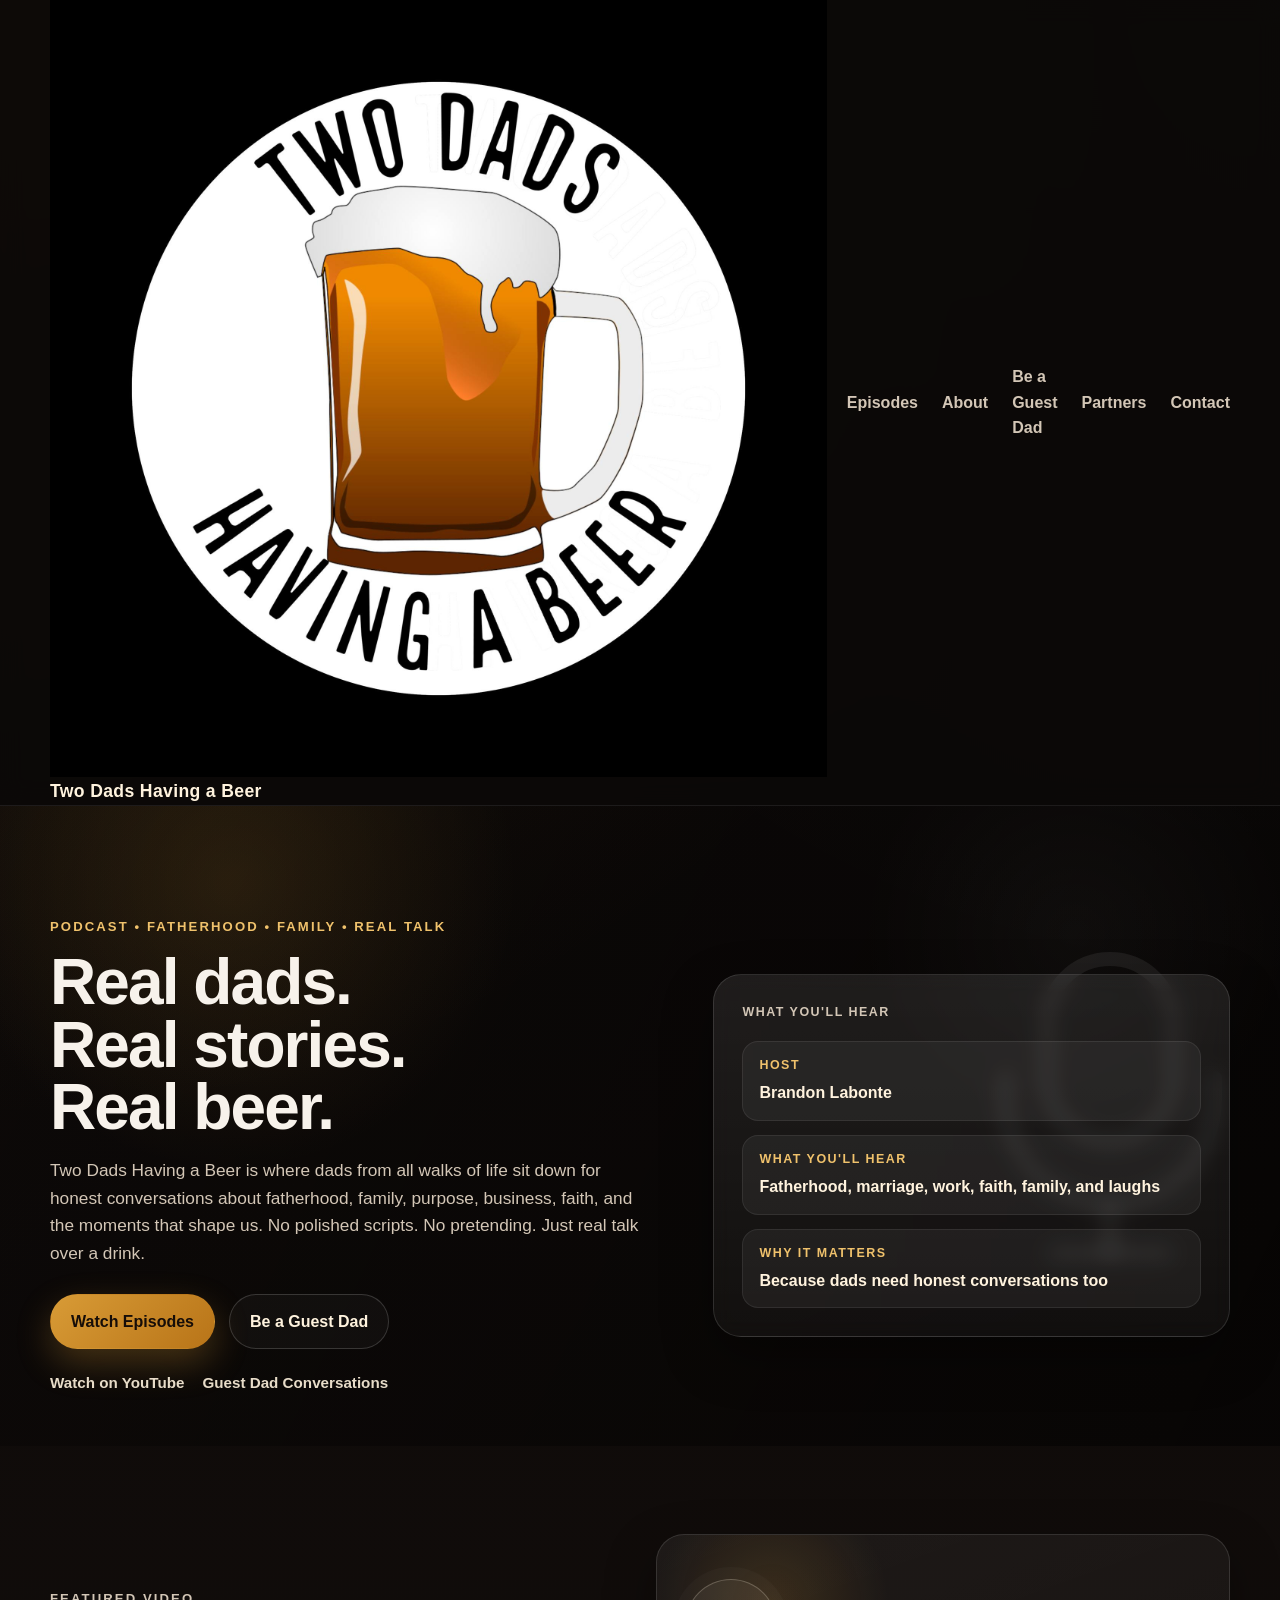
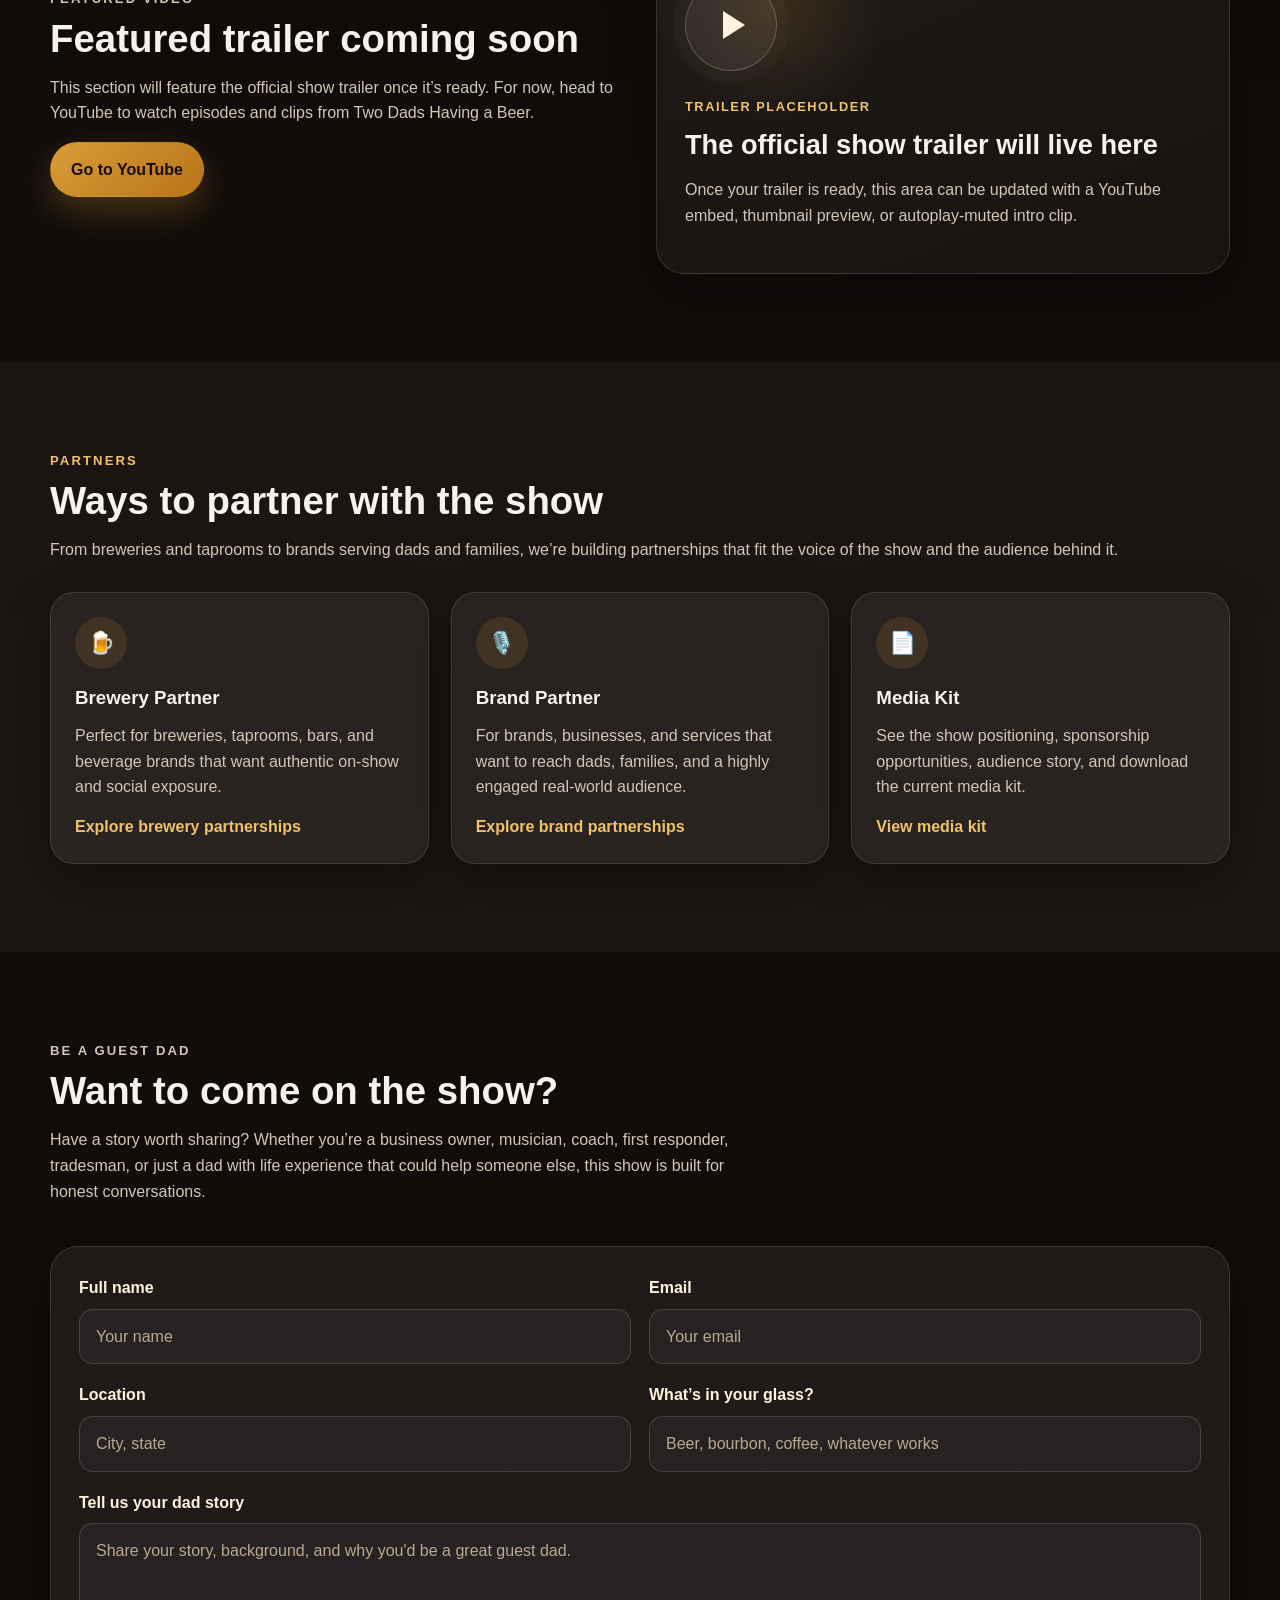
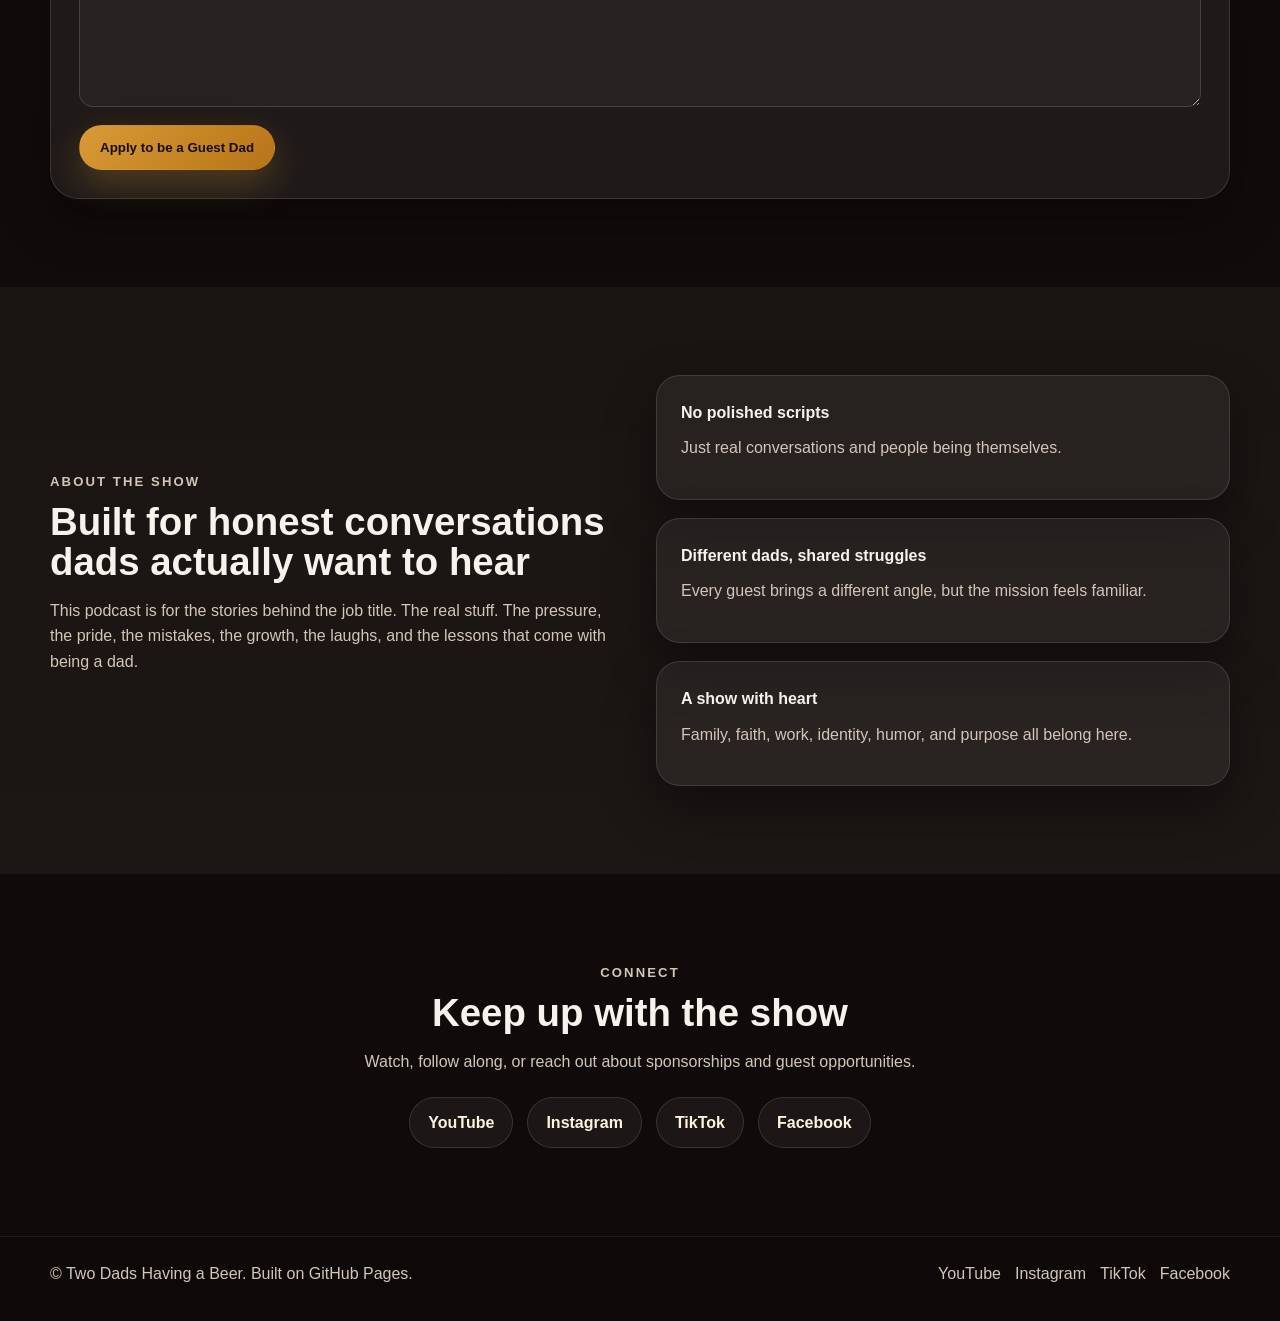
==== commit 5d9ff8f7: "Update index.html" ====
--- a/index.html
+++ b/index.html
@@ -13,7 +13,10 @@
 <body id="top">
   <header class="site-header">
     <div class="container nav-wrap">
-      <a class="brand" href="#top">Two Dads Having a Beer</a>
+      <a class="brand" href="#top">
+        <img src="logo.jpg" alt="Two Dads Having a Beer logo" class="brand-logo" />
+        <span class="brand-text">Two Dads Having a Beer</span>
+      </a>
 
       <input type="checkbox" id="nav-toggle" class="nav-toggle" />
       <label for="nav-toggle" class="nav-toggle-label" aria-label="Open navigation">
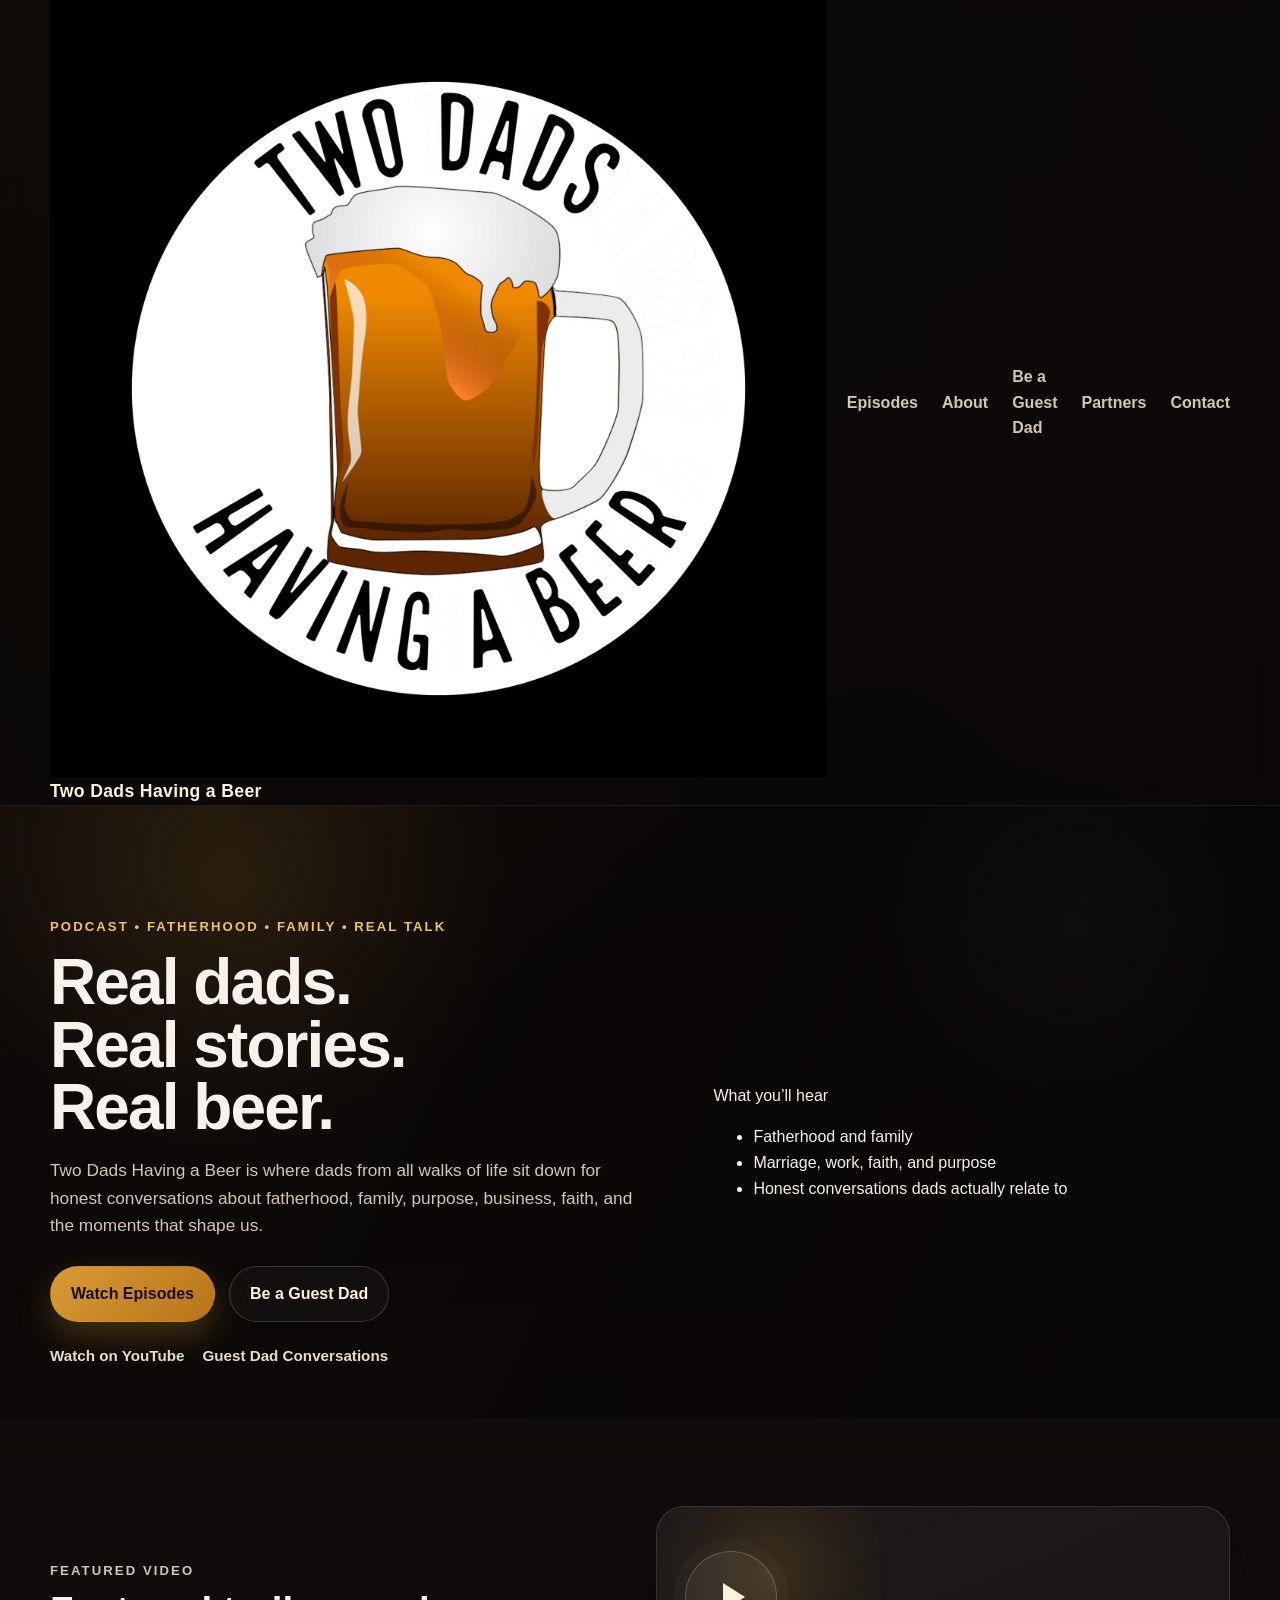
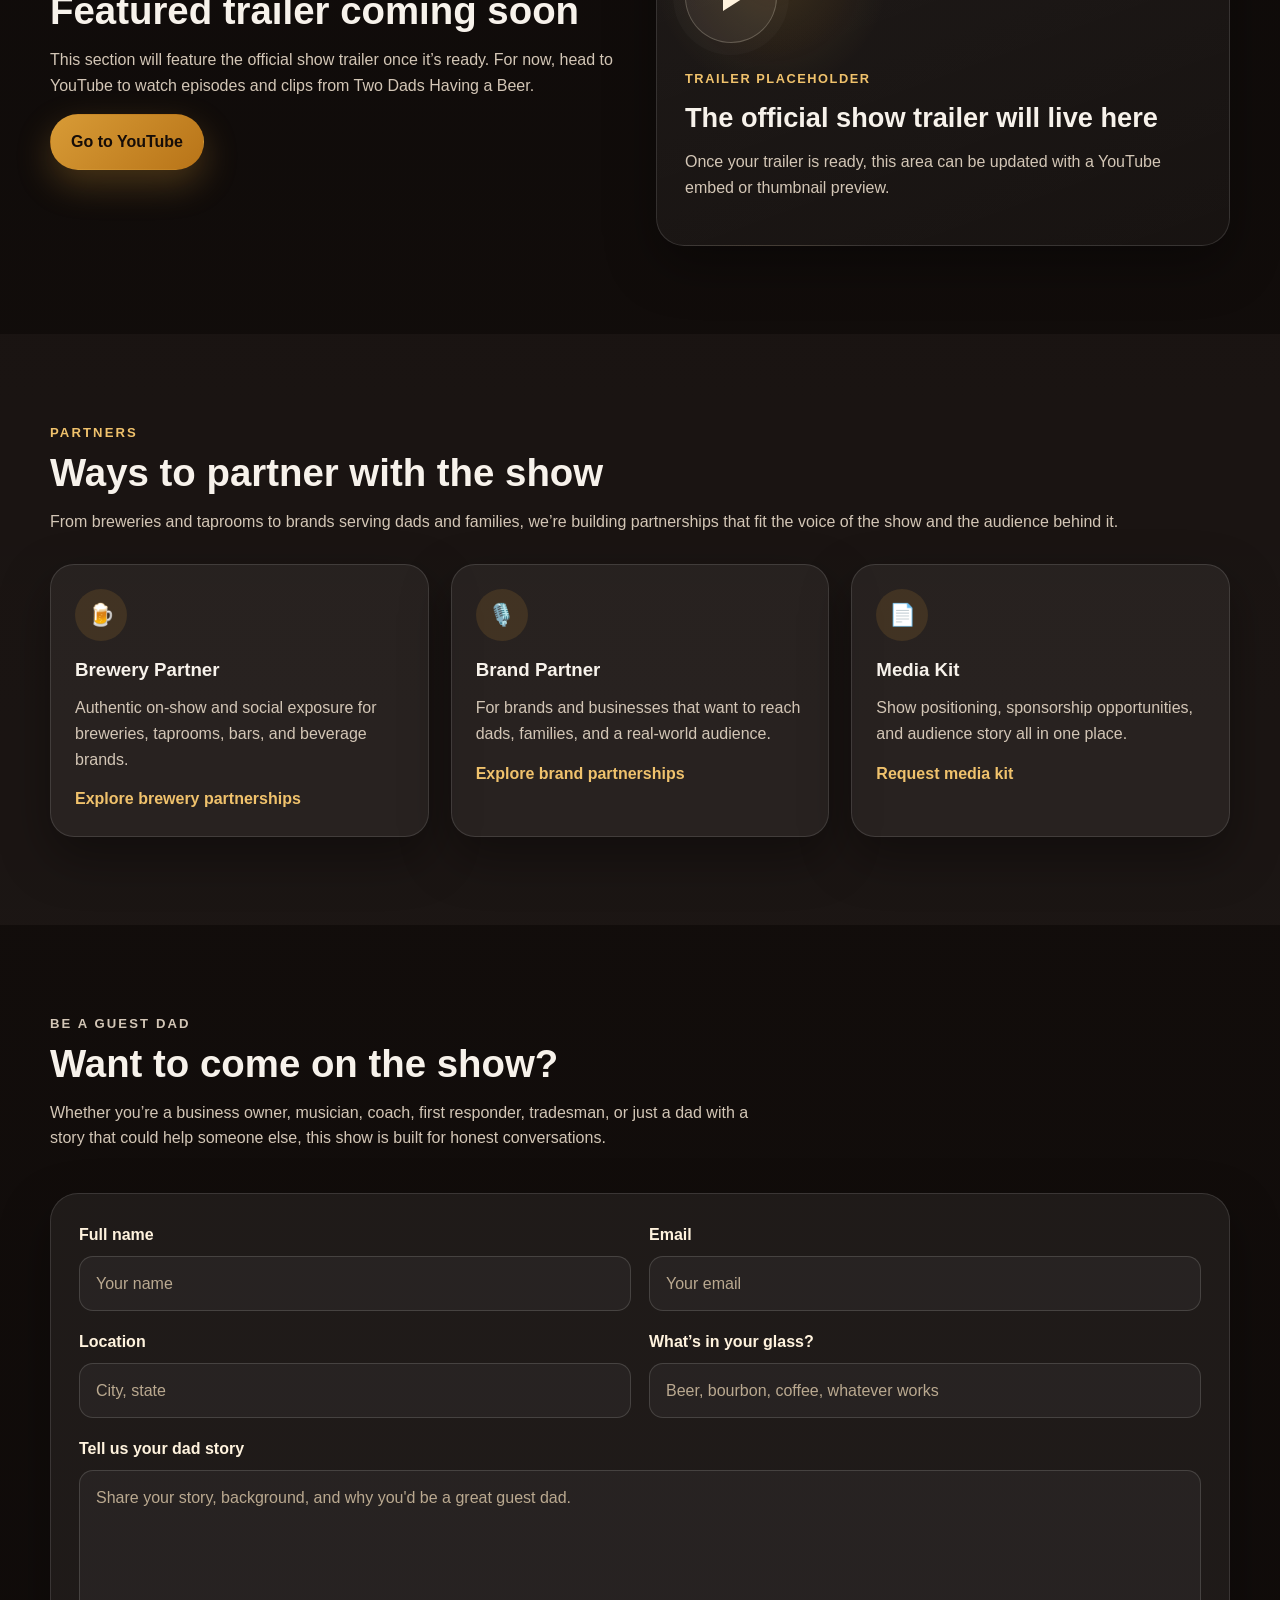
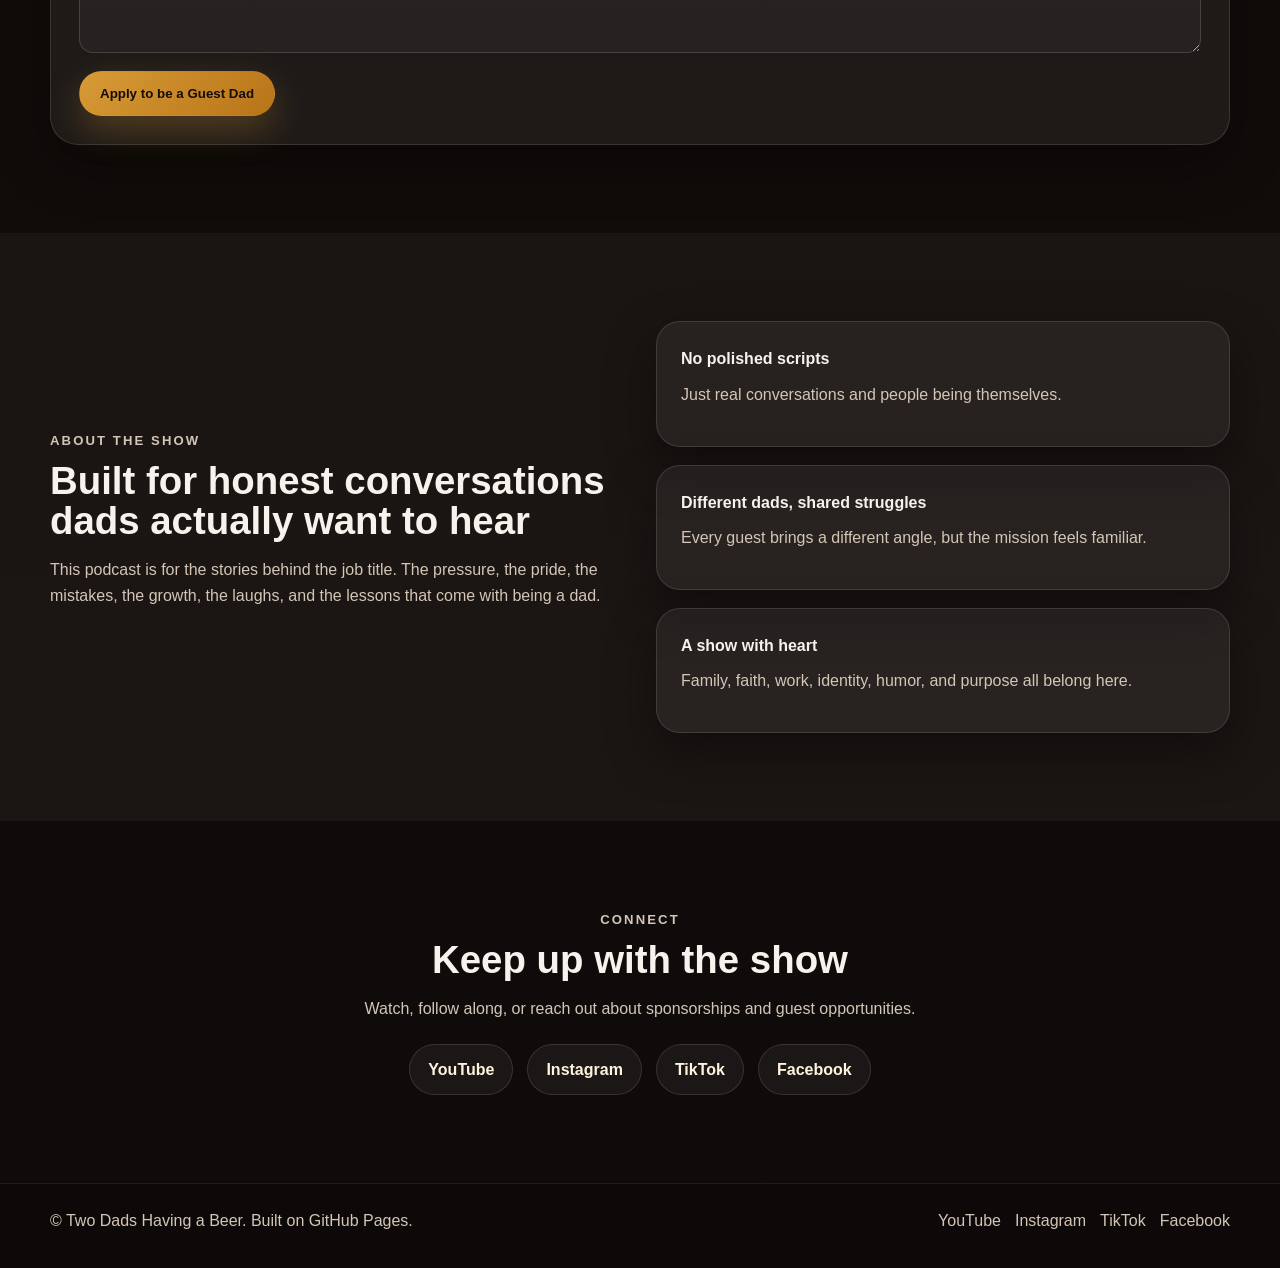
==== commit c7693a56: "Update index.html" ====
--- a/index.html
+++ b/index.html
@@ -8,7 +8,7 @@
     name="description"
     content="Real dads. Real stories. Real beer. Honest conversations about fatherhood, family, purpose, business, faith, and life."
   />
-  <link rel="stylesheet" href="site.css?v=1" />
+  <link rel="stylesheet" href="site.css?v=2" />
 </head>
 <body id="top">
   <header class="site-header">
@@ -48,21 +48,6 @@
         <span class="bubble b6"></span>
         <span class="bubble b7"></span>
         <span class="bubble b8"></span>
-        <span class="bubble b9"></span>
-        <span class="bubble b10"></span>
-        <span class="bubble b11"></span>
-        <span class="bubble b12"></span>
-      </div>
-
-      <div class="hero-mic" aria-hidden="true">
-        <svg viewBox="0 0 300 300" xmlns="http://www.w3.org/2000/svg">
-          <g fill="none" stroke="currentColor" stroke-width="10" stroke-linecap="round" stroke-linejoin="round">
-            <rect x="105" y="45" width="90" height="130" rx="45"></rect>
-            <path d="M75 130v15c0 41.4 33.6 75 75 75s75-33.6 75-75v-15"></path>
-            <path d="M150 220v35"></path>
-            <path d="M110 255h80"></path>
-          </g>
-        </svg>
       </div>
 
       <div class="container hero-grid">
@@ -70,7 +55,7 @@
           <p class="eyebrow">PODCAST • FATHERHOOD • FAMILY • REAL TALK</p>
           <h1>Real dads. Real stories. Real beer.</h1>
           <p class="hero-text">
-            Two Dads Having a Beer is where dads from all walks of life sit down for honest conversations about fatherhood, family, purpose, business, faith, and the moments that shape us. No polished scripts. No pretending. Just real talk over a drink.
+            Two Dads Having a Beer is where dads from all walks of life sit down for honest conversations about fatherhood, family, purpose, business, faith, and the moments that shape us.
           </p>
 
           <div class="hero-actions">
@@ -84,22 +69,13 @@
           </div>
         </div>
 
-        <div class="hero-card">
-          <p class="card-label">What you'll hear</p>
-          <div class="mini-points">
-            <div class="mini-point">
-              <span class="mini-title">Host</span>
-              <span class="mini-copy">Brandon Labonte</span>
-            </div>
-            <div class="mini-point">
-              <span class="mini-title">What you'll hear</span>
-              <span class="mini-copy">Fatherhood, marriage, work, faith, family, and laughs</span>
-            </div>
-            <div class="mini-point">
-              <span class="mini-title">Why it matters</span>
-              <span class="mini-copy">Because dads need honest conversations too</span>
-            </div>
-          </div>
+        <div class="hero-panel">
+          <p class="panel-kicker">What you’ll hear</p>
+          <ul class="panel-list">
+            <li>Fatherhood and family</li>
+            <li>Marriage, work, faith, and purpose</li>
+            <li>Honest conversations dads actually relate to</li>
+          </ul>
         </div>
       </div>
     </section>
@@ -126,7 +102,7 @@
               <span class="video-kicker">Trailer placeholder</span>
               <h3>The official show trailer will live here</h3>
               <p>
-                Once your trailer is ready, this area can be updated with a YouTube embed, thumbnail preview, or autoplay-muted intro clip.
+                Once your trailer is ready, this area can be updated with a YouTube embed or thumbnail preview.
               </p>
             </div>
           </div>
@@ -146,28 +122,22 @@
           <article class="info-card">
             <div class="icon-badge">🍺</div>
             <h3>Brewery Partner</h3>
-            <p>
-              Perfect for breweries, taprooms, bars, and beverage brands that want authentic on-show and social exposure.
-            </p>
+            <p>Authentic on-show and social exposure for breweries, taprooms, bars, and beverage brands.</p>
             <a href="#contact">Explore brewery partnerships</a>
           </article>
 
           <article class="info-card">
             <div class="icon-badge">🎙️</div>
             <h3>Brand Partner</h3>
-            <p>
-              For brands, businesses, and services that want to reach dads, families, and a highly engaged real-world audience.
-            </p>
+            <p>For brands and businesses that want to reach dads, families, and a real-world audience.</p>
             <a href="#contact">Explore brand partnerships</a>
           </article>
 
           <article class="info-card">
             <div class="icon-badge">📄</div>
             <h3>Media Kit</h3>
-            <p>
-              See the show positioning, sponsorship opportunities, audience story, and download the current media kit.
-            </p>
-            <a href="#contact">View media kit</a>
+            <p>Show positioning, sponsorship opportunities, and audience story all in one place.</p>
+            <a href="#contact">Request media kit</a>
           </article>
         </div>
       </div>
@@ -179,7 +149,7 @@
           <p class="section-tag">BE A GUEST DAD</p>
           <h2>Want to come on the show?</h2>
           <p>
-            Have a story worth sharing? Whether you’re a business owner, musician, coach, first responder, tradesman, or just a dad with life experience that could help someone else, this show is built for honest conversations.
+            Whether you’re a business owner, musician, coach, first responder, tradesman, or just a dad with a story that could help someone else, this show is built for honest conversations.
           </p>
         </div>
 
@@ -222,7 +192,7 @@
           <p class="section-tag">ABOUT THE SHOW</p>
           <h2>Built for honest conversations dads actually want to hear</h2>
           <p>
-            This podcast is for the stories behind the job title. The real stuff. The pressure, the pride, the mistakes, the growth, the laughs, and the lessons that come with being a dad.
+            This podcast is for the stories behind the job title. The pressure, the pride, the mistakes, the growth, the laughs, and the lessons that come with being a dad.
           </p>
         </div>
 
@@ -247,9 +217,7 @@
       <div class="container contact-block">
         <p class="section-tag">CONNECT</p>
         <h2>Keep up with the show</h2>
-        <p>
-          Watch, follow along, or reach out about sponsorships and guest opportunities.
-        </p>
+        <p>Watch, follow along, or reach out about sponsorships and guest opportunities.</p>
 
         <div class="contact-links">
           <a class="contact-pill" href="https://www.youtube.com/@TwoDads_having_a_beer" target="_blank" rel="noopener noreferrer">YouTube</a>
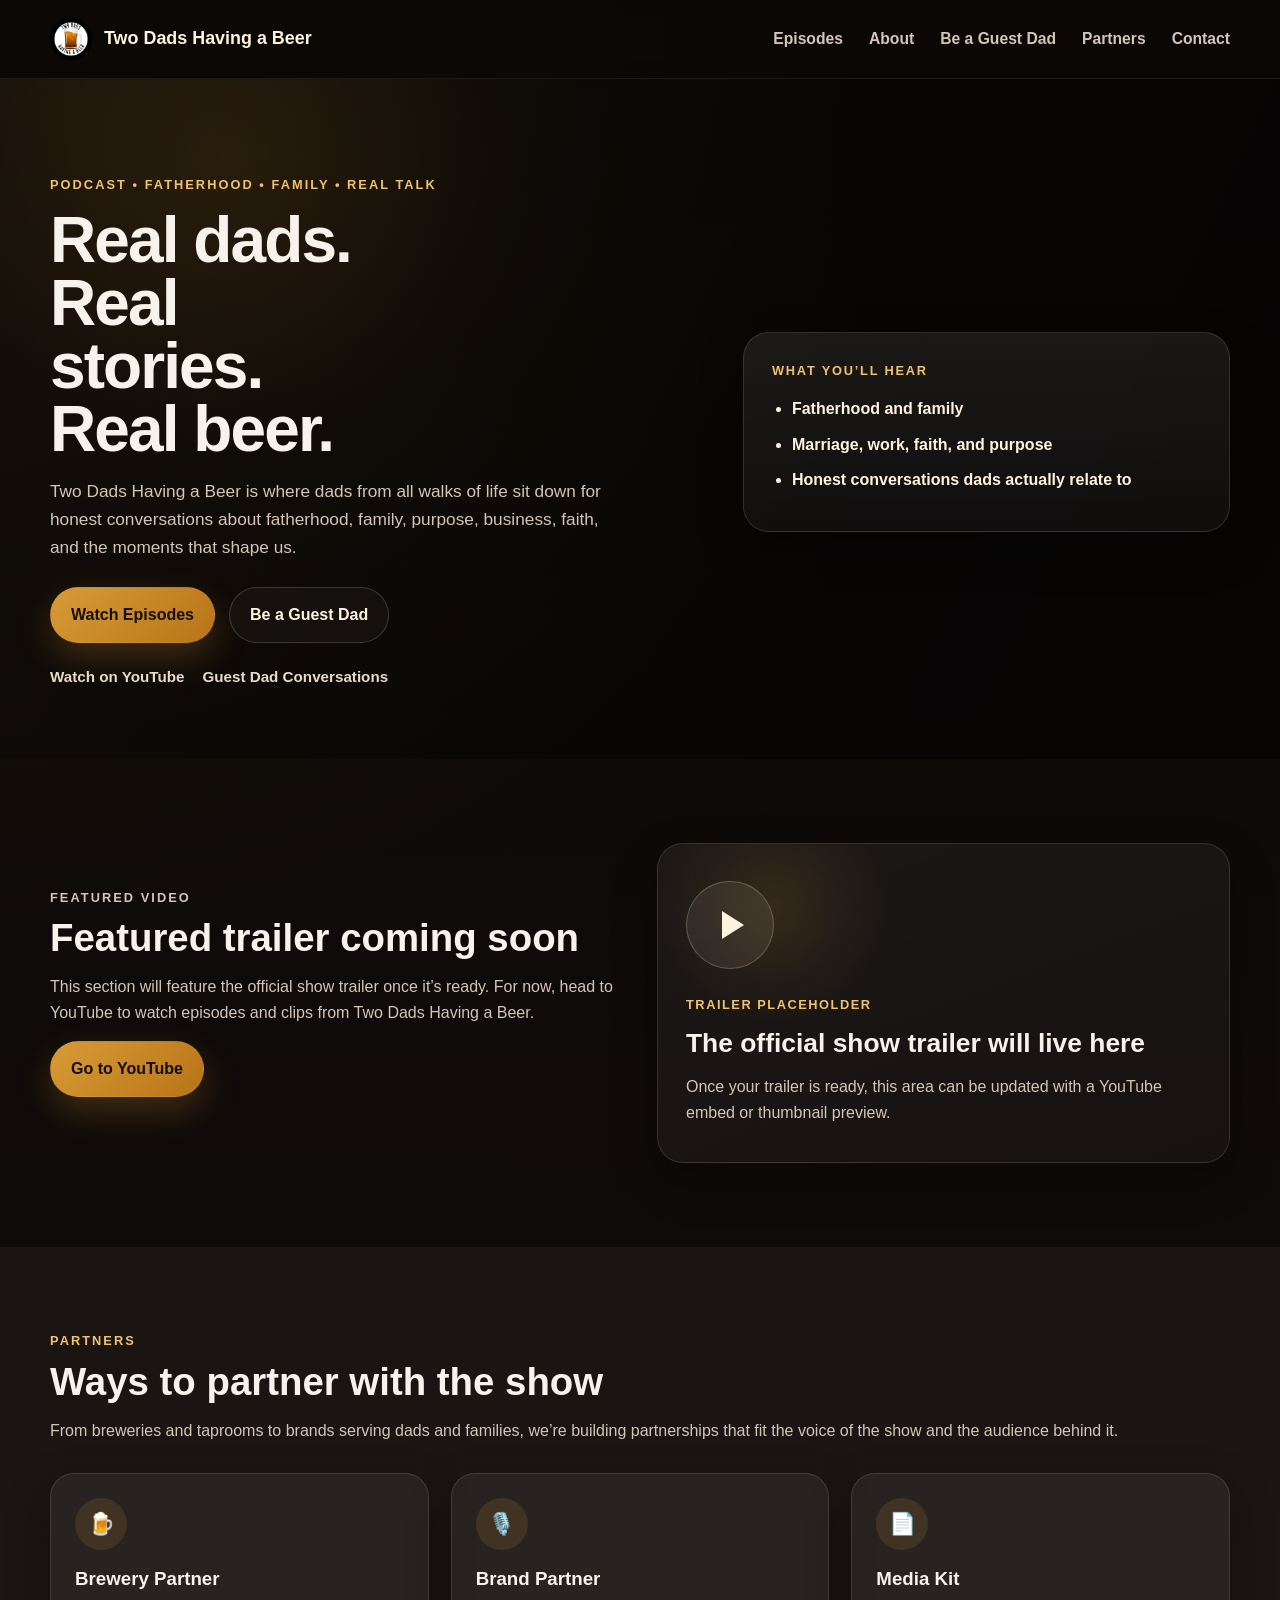
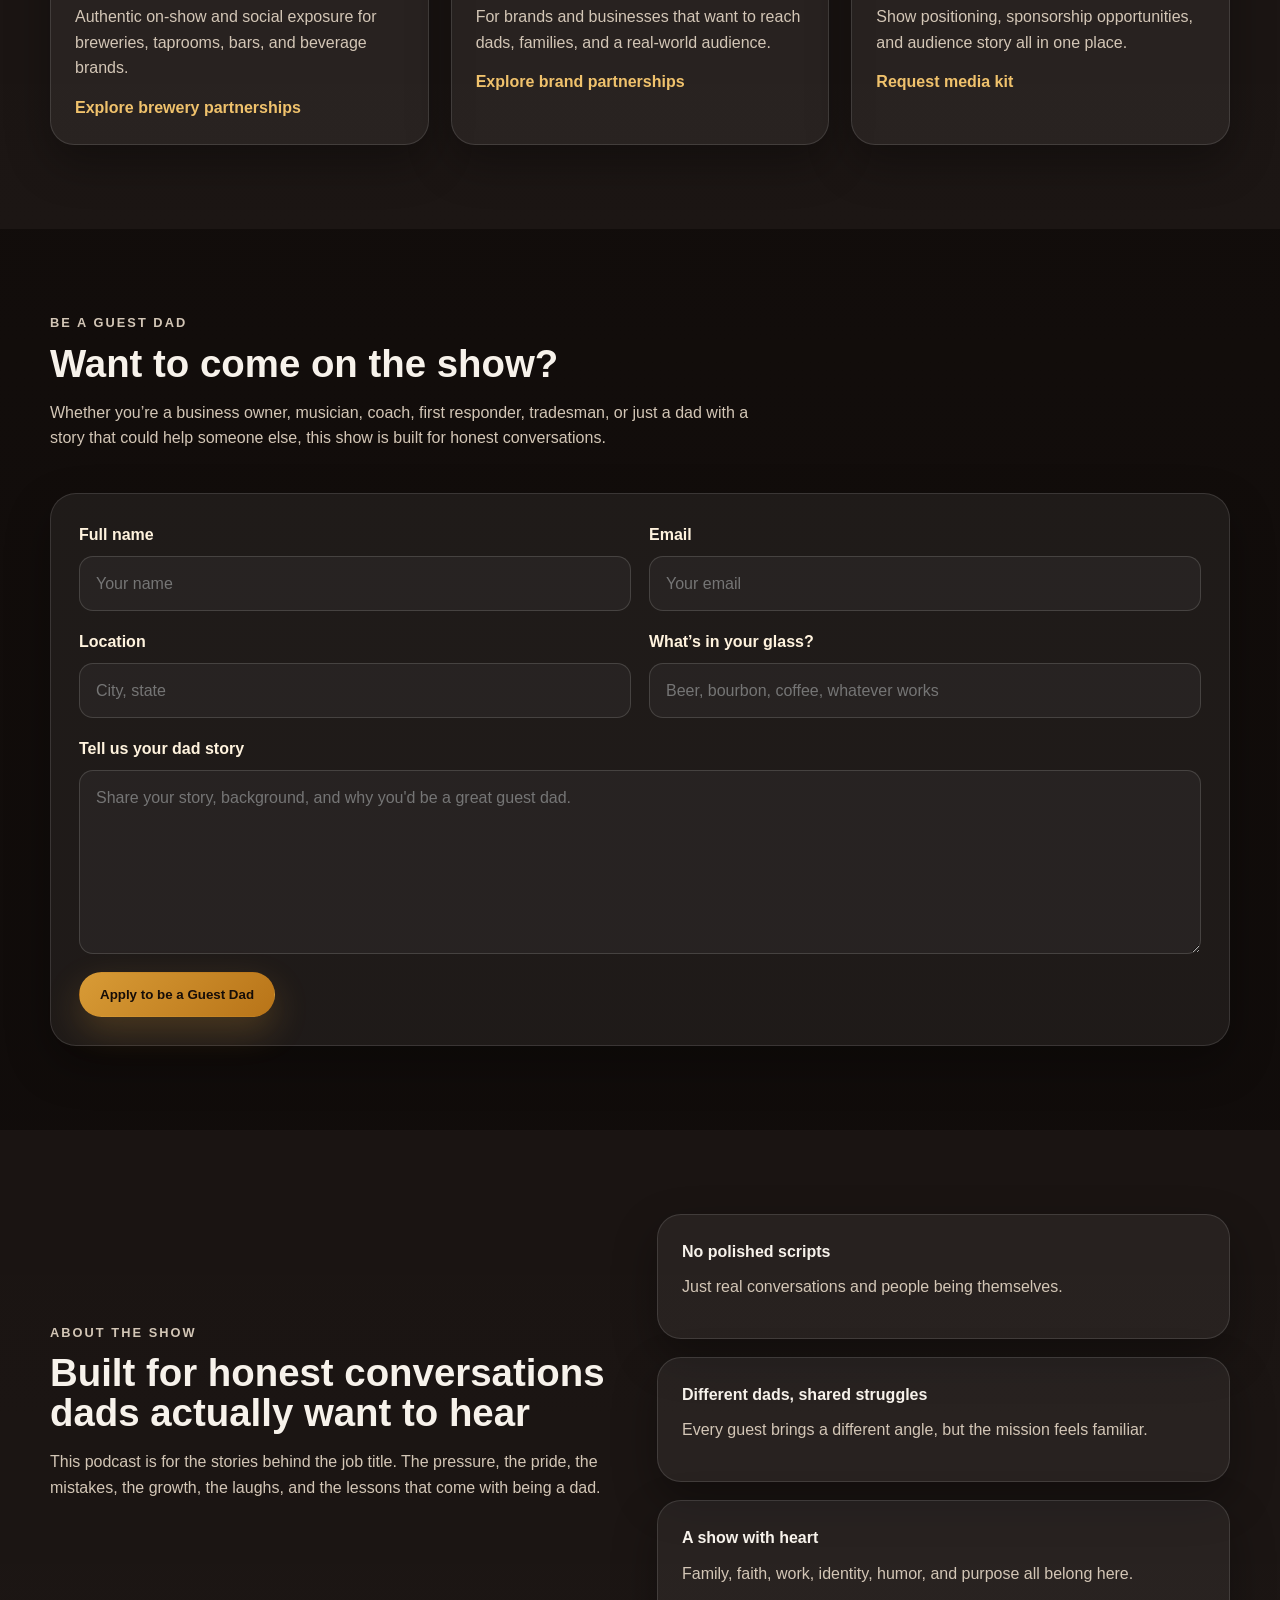
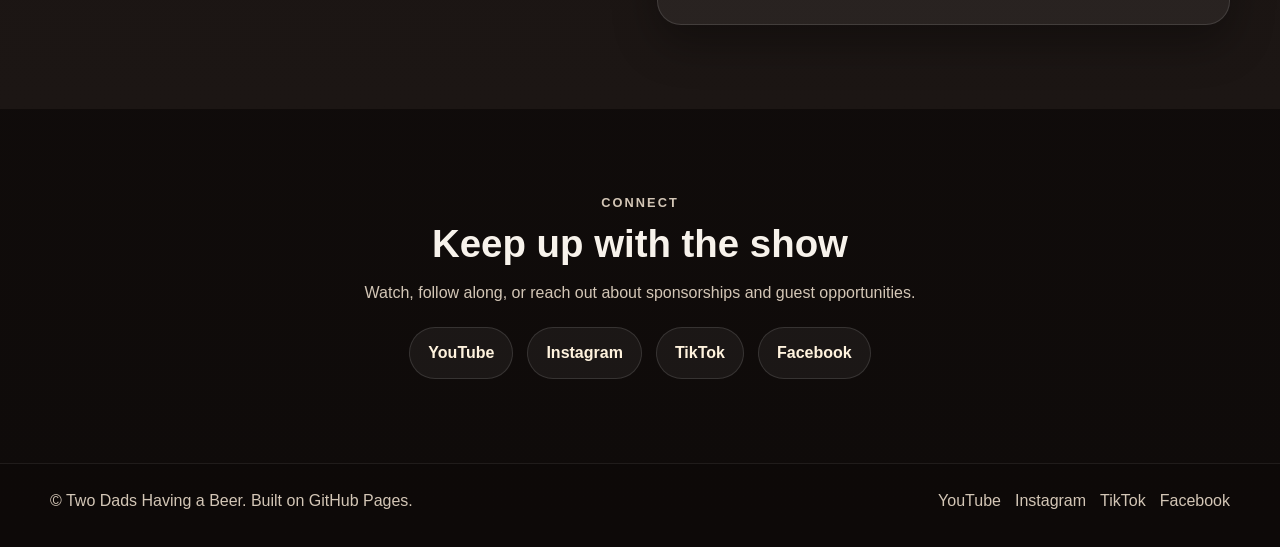
==== commit 6d180819: "Update index.html" ====
--- a/index.html
+++ b/index.html
@@ -8,7 +8,7 @@
     name="description"
     content="Real dads. Real stories. Real beer. Honest conversations about fatherhood, family, purpose, business, faith, and life."
   />
-  <link rel="stylesheet" href="site.css?v=2" />
+  <link rel="stylesheet" href="site.css?v=3" />
 </head>
 <body id="top">
   <header class="site-header">
@@ -153,32 +153,37 @@
           </p>
         </div>
 
-        <form class="guest-form">
+        <form
+          class="guest-form"
+          action="mailto:twodadshavingabeer@gmail.com"
+          method="post"
+          enctype="text/plain"
+        >
           <div class="form-row">
             <label>
               <span>Full name</span>
-              <input type="text" name="full-name" placeholder="Your name" />
+              <input type="text" name="Full Name" placeholder="Your name" required />
             </label>
             <label>
               <span>Email</span>
-              <input type="email" name="email" placeholder="Your email" />
+              <input type="email" name="Email" placeholder="Your email" required />
             </label>
           </div>
 
           <div class="form-row">
             <label>
               <span>Location</span>
-              <input type="text" name="location" placeholder="City, state" />
+              <input type="text" name="Location" placeholder="City, state" />
             </label>
             <label>
               <span>What’s in your glass?</span>
-              <input type="text" name="drink" placeholder="Beer, bourbon, coffee, whatever works" />
+              <input type="text" name="Drink" placeholder="Beer, bourbon, coffee, whatever works" />
             </label>
           </div>
 
           <label class="full-width">
             <span>Tell us your dad story</span>
-            <textarea name="story" rows="6" placeholder="Share your story, background, and why you'd be a great guest dad."></textarea>
+            <textarea name="Dad Story" rows="6" placeholder="Share your story, background, and why you'd be a great guest dad." required></textarea>
           </label>
 
           <button type="submit" class="btn btn-primary guest-submit-btn">Apply to be a Guest Dad</button>
--- a/site.css
+++ b/site.css
@@ -8,7 +8,7 @@
   --gold: #d89b36;
   --gold-soft: #f0c26c;
   --cream: #fff3de;
-  --shadow: 0 20px 50px rgba(0, 0, 0, 0.35);
+  --shadow: 0 18px 45px rgba(0, 0, 0, 0.32);
   --max: 1180px;
 }
 
@@ -23,9 +23,8 @@
 body {
   margin: 0;
   background:
-    radial-gradient(circle at top left, rgba(216, 155, 54, 0.12), transparent 24%),
-    radial-gradient(circle at top right, rgba(255, 255, 255, 0.03), transparent 22%),
-    linear-gradient(180deg, #0c0908 0%, #120d0b 52%, #0f0b0a 100%);
+    radial-gradient(circle at top left, rgba(216, 155, 54, 0.10), transparent 24%),
+    linear-gradient(180deg, #0b0807 0%, #120d0b 52%, #0f0b0a 100%);
   color: var(--text);
   font-family: Arial, Helvetica, sans-serif;
   line-height: 1.6;
@@ -43,7 +42,7 @@
 }
 
 .container {
-  width: min(calc(100% - 32px), var(--max));
+  width: min(calc(100% - 40px), var(--max));
   margin: 0 auto;
 }
 
@@ -51,42 +50,59 @@
   position: sticky;
   top: 0;
   z-index: 1000;
-  background: rgba(11, 8, 7, 0.88);
-  backdrop-filter: blur(12px);
+  background: rgba(11, 8, 7, 0.92);
+  backdrop-filter: blur(10px);
   border-bottom: 1px solid rgba(255, 255, 255, 0.08);
 }
 
 .nav-wrap {
+  min-height: 78px;
   display: flex;
   align-items: center;
   justify-content: space-between;
-  min-height: 76px;
-  gap: 20px;
+  gap: 28px;
   position: relative;
 }
 
 .brand {
-  font-size: 1.1rem;
-  font-weight: 800;
-  letter-spacing: 0.02em;
+  display: inline-flex;
+  align-items: center;
+  gap: 12px;
+  min-width: 0;
+}
+
+.brand-logo {
+  width: 42px;
+  height: 42px;
+  object-fit: cover;
+  border-radius: 50%;
+  flex-shrink: 0;
+}
+
+.brand-text {
   color: var(--cream);
+  font-size: 1.12rem;
+  font-weight: 800;
+  line-height: 1.1;
+  white-space: nowrap;
 }
 
 .site-nav {
   display: flex;
   align-items: center;
-  gap: 24px;
+  gap: 26px;
+  flex-wrap: nowrap;
 }
 
 .site-nav a {
   color: var(--muted);
-  font-weight: 600;
-  transition: color 0.2s ease, transform 0.2s ease;
+  font-weight: 700;
+  font-size: 0.98rem;
+  white-space: nowrap;
 }
 
 .site-nav a:hover {
   color: var(--cream);
-  transform: translateY(-1px);
 }
 
 .nav-toggle {
@@ -100,17 +116,15 @@
 .hero {
   position: relative;
   overflow: hidden;
-  padding: 110px 0 50px;
-  min-height: auto;
+  padding: 96px 0 70px;
 }
 
 .hero-overlay {
   position: absolute;
   inset: 0;
   background:
-    linear-gradient(115deg, rgba(0, 0, 0, 0.2), rgba(0, 0, 0, 0.52)),
-    radial-gradient(circle at 18% 12%, rgba(216, 155, 54, 0.18), transparent 24%),
-    radial-gradient(circle at 84% 20%, rgba(255, 255, 255, 0.05), transparent 18%);
+    linear-gradient(115deg, rgba(0, 0, 0, 0.18), rgba(0, 0, 0, 0.50)),
+    radial-gradient(circle at 18% 12%, rgba(216, 155, 54, 0.14), transparent 24%);
   pointer-events: none;
 }
 
@@ -118,8 +132,8 @@
   position: relative;
   z-index: 2;
   display: grid;
-  grid-template-columns: 1.1fr 0.9fr;
-  gap: 32px;
+  grid-template-columns: 1.15fr 0.85fr;
+  gap: 34px;
   align-items: center;
 }
 
@@ -128,19 +142,19 @@
   color: var(--gold-soft);
   font-weight: 800;
   letter-spacing: 0.16em;
-  font-size: 0.82rem;
+  font-size: 0.8rem;
 }
 
 .hero h1 {
   margin: 0 0 18px;
-  font-size: clamp(2.5rem, 5vw, 4.7rem);
+  font-size: clamp(2.8rem, 5vw, 4.8rem);
   line-height: 0.98;
   letter-spacing: -0.03em;
-  max-width: 10ch;
+  max-width: 9ch;
 }
 
 .hero-text {
-  max-width: 62ch;
+  max-width: 58ch;
   margin: 0 0 26px;
   color: var(--muted);
   font-size: 1.08rem;
@@ -162,31 +176,18 @@
   border-radius: 999px;
   font-weight: 800;
   border: 1px solid transparent;
-  transition: transform 0.2s ease, box-shadow 0.2s ease, background 0.2s ease, border-color 0.2s ease;
-}
-
-.btn:hover {
-  transform: translateY(-2px);
 }
 
 .btn-primary {
   background: linear-gradient(135deg, var(--gold) 0%, #b87418 100%);
   color: #160d08;
-  box-shadow: 0 14px 35px rgba(216, 155, 54, 0.28);
-}
-
-.btn-primary:hover {
-  box-shadow: 0 18px 40px rgba(216, 155, 54, 0.36);
+  box-shadow: 0 14px 35px rgba(216, 155, 54, 0.24);
 }
 
 .btn-secondary {
   background: rgba(255, 255, 255, 0.03);
   border-color: rgba(255, 255, 255, 0.16);
   color: var(--cream);
-}
-
-.btn-secondary:hover {
-  background: rgba(255, 255, 255, 0.08);
 }
 
 .hero-links {
@@ -202,70 +203,32 @@
   opacity: 0.9;
 }
 
-.hero-links a:hover {
-  opacity: 1;
-}
-
-.hero-card {
-  position: relative;
-  background: linear-gradient(180deg, rgba(255, 255, 255, 0.09), rgba(255, 255, 255, 0.04));
-  border: 1px solid rgba(255, 255, 255, 0.12);
-  border-radius: 28px;
+.hero-panel {
+  background: linear-gradient(180deg, rgba(255,255,255,0.08), rgba(255,255,255,0.04));
+  border: 1px solid rgba(255,255,255,0.12);
+  border-radius: 26px;
   padding: 28px;
   box-shadow: var(--shadow);
-  backdrop-filter: blur(10px);
-}
-
-.card-label {
-  margin: 0 0 8px;
+}
+
+.panel-kicker {
+  margin: 0 0 14px;
   color: var(--gold-soft);
-  font-weight: 800;
-  letter-spacing: 0.12em;
+  font-size: 0.8rem;
+  font-weight: 800;
   text-transform: uppercase;
-  font-size: 0.78rem;
-}
-
-.hero-card p {
-  margin: 0 0 18px;
-  color: var(--muted);
-}
-
-.mini-points {
-  display: grid;
-  gap: 14px;
-}
-
-.mini-point {
-  padding: 14px 16px;
-  border-radius: 16px;
-  background: rgba(255, 255, 255, 0.05);
-  border: 1px solid rgba(255, 255, 255, 0.08);
-}
-
-.mini-title {
-  display: block;
-  font-size: 0.78rem;
-  text-transform: uppercase;
-  letter-spacing: 0.12em;
-  color: var(--gold-soft);
-  margin-bottom: 4px;
-  font-weight: 800;
-}
-
-.mini-copy {
-  display: block;
+  letter-spacing: 0.14em;
+}
+
+.panel-list {
+  margin: 0;
+  padding-left: 20px;
   color: var(--cream);
+}
+
+.panel-list li {
+  margin-bottom: 10px;
   font-weight: 700;
-}
-
-.hero-mic {
-  position: absolute;
-  right: -40px;
-  top: 90px;
-  width: min(33vw, 420px);
-  color: rgba(255, 255, 255, 0.07);
-  z-index: 1;
-  pointer-events: none;
 }
 
 .bubbles {
@@ -280,55 +243,34 @@
   position: absolute;
   bottom: -120px;
   border-radius: 50%;
-  border: 1px solid rgba(255, 243, 222, 0.18);
-  background: radial-gradient(circle at 30% 30%, rgba(255, 255, 255, 0.22), rgba(255, 255, 255, 0.04) 55%, transparent 70%);
-  box-shadow: inset 0 0 16px rgba(255, 255, 255, 0.06);
+  border: 1px solid rgba(255, 243, 222, 0.14);
+  background: radial-gradient(circle at 30% 30%, rgba(255,255,255,0.18), rgba(255,255,255,0.03) 55%, transparent 70%);
   animation: rise linear infinite;
 }
 
-.b1 { left: 4%; width: 18px; height: 18px; animation-duration: 12s; animation-delay: 0s; }
-.b2 { left: 10%; width: 32px; height: 32px; animation-duration: 17s; animation-delay: 3s; }
-.b3 { left: 18%; width: 14px; height: 14px; animation-duration: 10s; animation-delay: 1s; }
-.b4 { left: 28%; width: 24px; height: 24px; animation-duration: 15s; animation-delay: 6s; }
-.b5 { left: 37%; width: 12px; height: 12px; animation-duration: 11s; animation-delay: 2s; }
-.b6 { left: 48%; width: 38px; height: 38px; animation-duration: 18s; animation-delay: 4s; }
-.b7 { left: 58%; width: 16px; height: 16px; animation-duration: 13s; animation-delay: 5s; }
-.b8 { left: 67%; width: 28px; height: 28px; animation-duration: 16s; animation-delay: 1s; }
-.b9 { left: 74%; width: 18px; height: 18px; animation-duration: 12s; animation-delay: 7s; }
-.b10 { left: 82%; width: 42px; height: 42px; animation-duration: 20s; animation-delay: 0s; }
-.b11 { left: 90%; width: 15px; height: 15px; animation-duration: 13s; animation-delay: 3s; }
-.b12 { left: 95%; width: 26px; height: 26px; animation-duration: 17s; animation-delay: 8s; }
+.b1 { left: 6%; width: 18px; height: 18px; animation-duration: 12s; }
+.b2 { left: 16%; width: 28px; height: 28px; animation-duration: 16s; animation-delay: 2s; }
+.b3 { left: 30%; width: 14px; height: 14px; animation-duration: 11s; animation-delay: 1s; }
+.b4 { left: 48%; width: 32px; height: 32px; animation-duration: 18s; animation-delay: 4s; }
+.b5 { left: 60%; width: 16px; height: 16px; animation-duration: 13s; animation-delay: 3s; }
+.b6 { left: 72%; width: 24px; height: 24px; animation-duration: 15s; animation-delay: 1s; }
+.b7 { left: 84%; width: 14px; height: 14px; animation-duration: 12s; animation-delay: 5s; }
+.b8 { left: 92%; width: 22px; height: 22px; animation-duration: 17s; animation-delay: 0s; }
 
 @keyframes rise {
-  0% {
-    transform: translateY(0) translateX(0);
-    opacity: 0;
-  }
-  10% {
-    opacity: 0.55;
-  }
-  50% {
-    transform: translateY(-52vh) translateX(10px);
-    opacity: 0.35;
-  }
-  100% {
-    transform: translateY(-105vh) translateX(-12px);
-    opacity: 0;
-  }
-}
-
-.foam-divider,
-.proof-bar {
-  display: none;
+  0% { transform: translateY(0) translateX(0); opacity: 0; }
+  10% { opacity: 0.45; }
+  50% { transform: translateY(-48vh) translateX(8px); opacity: 0.25; }
+  100% { transform: translateY(-100vh) translateX(-8px); opacity: 0; }
 }
 
 .section {
-  padding: 88px 0;
+  padding: 84px 0;
 }
 
 .section-dark {
   background:
-    linear-gradient(180deg, rgba(255, 255, 255, 0.01), rgba(255, 255, 255, 0.02)),
+    linear-gradient(180deg, rgba(255,255,255,0.01), rgba(255,255,255,0.02)),
     var(--bg-soft);
 }
 
@@ -336,14 +278,14 @@
 .about-grid {
   display: grid;
   grid-template-columns: 1fr 1fr;
-  gap: 32px;
+  gap: 34px;
   align-items: center;
 }
 
 .section-tag {
   margin: 0 0 10px;
   color: var(--gold-soft);
-  font-size: 0.82rem;
+  font-size: 0.8rem;
   font-weight: 800;
   letter-spacing: 0.16em;
   text-transform: uppercase;
@@ -363,19 +305,14 @@
   color: var(--muted);
 }
 
-.video-card {
-  min-height: 340px;
-}
-
 .video-placeholder {
-  height: 100%;
-  min-height: 340px;
-  border-radius: 28px;
+  min-height: 320px;
+  border-radius: 26px;
   padding: 28px;
   border: 1px solid var(--line);
   background:
-    radial-gradient(circle at 20% 20%, rgba(216, 155, 54, 0.16), transparent 22%),
-    linear-gradient(160deg, rgba(255, 255, 255, 0.06), rgba(255, 255, 255, 0.03));
+    radial-gradient(circle at 20% 20%, rgba(216, 155, 54, 0.14), transparent 22%),
+    linear-gradient(160deg, rgba(255,255,255,0.06), rgba(255,255,255,0.03));
   box-shadow: var(--shadow);
   display: flex;
   flex-direction: column;
@@ -384,14 +321,13 @@
 }
 
 .play-ring {
-  width: 92px;
-  height: 92px;
+  width: 88px;
+  height: 88px;
   border-radius: 50%;
-  background: rgba(255, 243, 222, 0.08);
-  border: 1px solid rgba(255, 243, 222, 0.22);
+  background: rgba(255,243,222,0.08);
+  border: 1px solid rgba(255,243,222,0.22);
   display: grid;
   place-items: center;
-  box-shadow: 0 0 0 12px rgba(255, 255, 255, 0.025);
 }
 
 .play-triangle {
@@ -415,7 +351,7 @@
 
 .video-copy h3 {
   margin: 0 0 10px;
-  font-size: 1.7rem;
+  font-size: 1.65rem;
 }
 
 .video-copy p {
@@ -481,7 +417,7 @@
   gap: 18px;
   background: var(--card);
   border: 1px solid var(--line);
-  border-radius: 28px;
+  border-radius: 26px;
   padding: 28px;
   box-shadow: var(--shadow);
 }
@@ -505,8 +441,8 @@
 .guest-form input,
 .guest-form textarea {
   width: 100%;
-  border: 1px solid rgba(255, 255, 255, 0.14);
-  background: rgba(255, 255, 255, 0.04);
+  border: 1px solid rgba(255,255,255,0.14);
+  background: rgba(255,255,255,0.04);
   color: var(--text);
   border-radius: 14px;
   padding: 14px 16px;
@@ -514,17 +450,6 @@
   outline: none;
 }
 
-.guest-form input::placeholder,
-.guest-form textarea::placeholder {
-  color: #baa990;
-}
-
-.guest-form input:focus,
-.guest-form textarea:focus {
-  border-color: rgba(240, 194, 108, 0.7);
-  box-shadow: 0 0 0 3px rgba(216, 155, 54, 0.12);
-}
-
 .full-width {
   grid-column: 1 / -1;
 }
@@ -533,7 +458,6 @@
   width: auto;
   align-self: start;
   justify-self: start;
-  min-width: 0;
 }
 
 .about-points {
@@ -557,20 +481,16 @@
 .contact-pill {
   padding: 12px 18px;
   border-radius: 999px;
-  background: rgba(255, 255, 255, 0.05);
+  background: rgba(255,255,255,0.05);
   border: 1px solid var(--line);
   font-weight: 800;
   color: var(--cream);
 }
 
-.contact-pill:hover {
-  background: rgba(255, 255, 255, 0.09);
-}
-
 .site-footer {
-  border-top: 1px solid rgba(255, 255, 255, 0.08);
+  border-top: 1px solid rgba(255,255,255,0.08);
   padding: 24px 0 34px;
-  background: rgba(0, 0, 0, 0.16);
+  background: rgba(0,0,0,0.16);
 }
 
 .footer-wrap {
@@ -593,7 +513,17 @@
   gap: 14px;
 }
 
-@media (max-width: 980px) {
+@media (max-width: 1080px) {
+  .site-nav {
+    gap: 18px;
+  }
+
+  .site-nav a {
+    font-size: 0.92rem;
+  }
+}
+
+@media (max-width: 920px) {
   .hero-grid,
   .two-col,
   .about-grid,
@@ -601,27 +531,12 @@
     grid-template-columns: 1fr;
   }
 
-  .hero {
-    padding-top: 100px;
-  }
-
-  .hero-grid {
-    gap: 24px;
-  }
-
-  .hero h1 {
-    max-width: none;
-  }
-
-  .hero-mic {
-    width: 240px;
-    right: -20px;
-    top: 110px;
-    opacity: 0.5;
-  }
-
   .form-row {
     grid-template-columns: 1fr;
+  }
+
+  .hero {
+    padding-top: 88px;
   }
 }
 
@@ -656,7 +571,7 @@
     gap: 14px;
     padding: 18px;
     background: rgba(18, 13, 11, 0.98);
-    border: 1px solid rgba(255, 255, 255, 0.08);
+    border: 1px solid rgba(255,255,255,0.08);
     border-radius: 0 0 18px 18px;
     box-shadow: var(--shadow);
   }
@@ -665,35 +580,23 @@
     display: flex;
   }
 
-  .brand {
+  .brand-text {
+    white-space: normal;
     font-size: 1rem;
-    max-width: 220px;
-    line-height: 1.2;
+  }
+
+  .brand-logo {
+    width: 38px;
+    height: 38px;
   }
 
   .hero {
-    padding: 96px 0 34px;
-  }
-
-  .hero-grid {
-    grid-template-columns: 1fr;
-    gap: 20px;
-  }
-
-  .eyebrow {
-    font-size: 0.72rem;
-    letter-spacing: 0.12em;
+    padding: 82px 0 34px;
   }
 
   .hero h1 {
     font-size: clamp(2rem, 10vw, 2.8rem);
-    line-height: 1.02;
-    margin-bottom: 14px;
-  }
-
-  .hero-text {
-    font-size: 1rem;
-    margin-bottom: 20px;
+    max-width: none;
   }
 
   .hero-actions,
@@ -710,8 +613,6 @@
 
   .guest-submit-btn {
     width: auto;
-    align-self: start;
-    justify-self: start;
     display: inline-flex;
   }
 
@@ -721,82 +622,16 @@
     gap: 8px;
   }
 
-  .hero-card,
-  .video-placeholder,
-  .guest-form,
-  .info-card,
-  .about-point {
-    border-radius: 20px;
-    padding: 20px;
-  }
-
-  .mini-point {
-    padding: 12px 14px;
-  }
-
-  .hero-mic {
-    display: none;
-  }
-
-  .bubble {
-    opacity: 0.2;
-  }
-
   .section {
     padding: 56px 0;
   }
 
-  .section h2,
-  .section-dark h2 {
-    font-size: 2rem;
-  }
-
-  .video-card,
-  .video-placeholder {
-    min-height: auto;
-  }
-
-  .play-ring {
-    width: 72px;
-    height: 72px;
-    box-shadow: none;
-  }
-
-  .play-triangle {
-    border-top: 11px solid transparent;
-    border-bottom: 11px solid transparent;
-    border-left: 18px solid var(--cream);
-  }
-
-  .video-copy h3 {
-    font-size: 1.35rem;
-  }
-
   .card-grid {
     grid-template-columns: 1fr;
-    gap: 18px;
-  }
-
-  .contact-links {
-    flex-direction: column;
-    align-items: stretch;
-  }
-
-  .contact-pill {
-    text-align: center;
-  }
-
-  .footer-wrap {
-    flex-direction: column;
-    align-items: flex-start;
   }
 }
 
 @media (max-width: 480px) {
-  .site-header {
-    backdrop-filter: none;
-  }
-
   .nav-wrap {
     min-height: 68px;
   }
@@ -805,13 +640,13 @@
     top: 68px;
   }
 
-  .brand {
+  .brand-logo {
+    width: 34px;
+    height: 34px;
+  }
+
+  .brand-text {
     font-size: 0.95rem;
-    max-width: 180px;
-  }
-
-  .hero {
-    padding-top: 88px;
   }
 
   .hero h1 {
@@ -822,15 +657,4 @@
   .section-dark h2 {
     font-size: 1.75rem;
   }
-
-  .hero-text,
-  .section-copy p,
-  .section-intro,
-  .about-grid p,
-  .contact-block p,
-  .video-copy p,
-  .info-card p,
-  .about-point p {
-    font-size: 0.98rem;
-  }
-}
+}
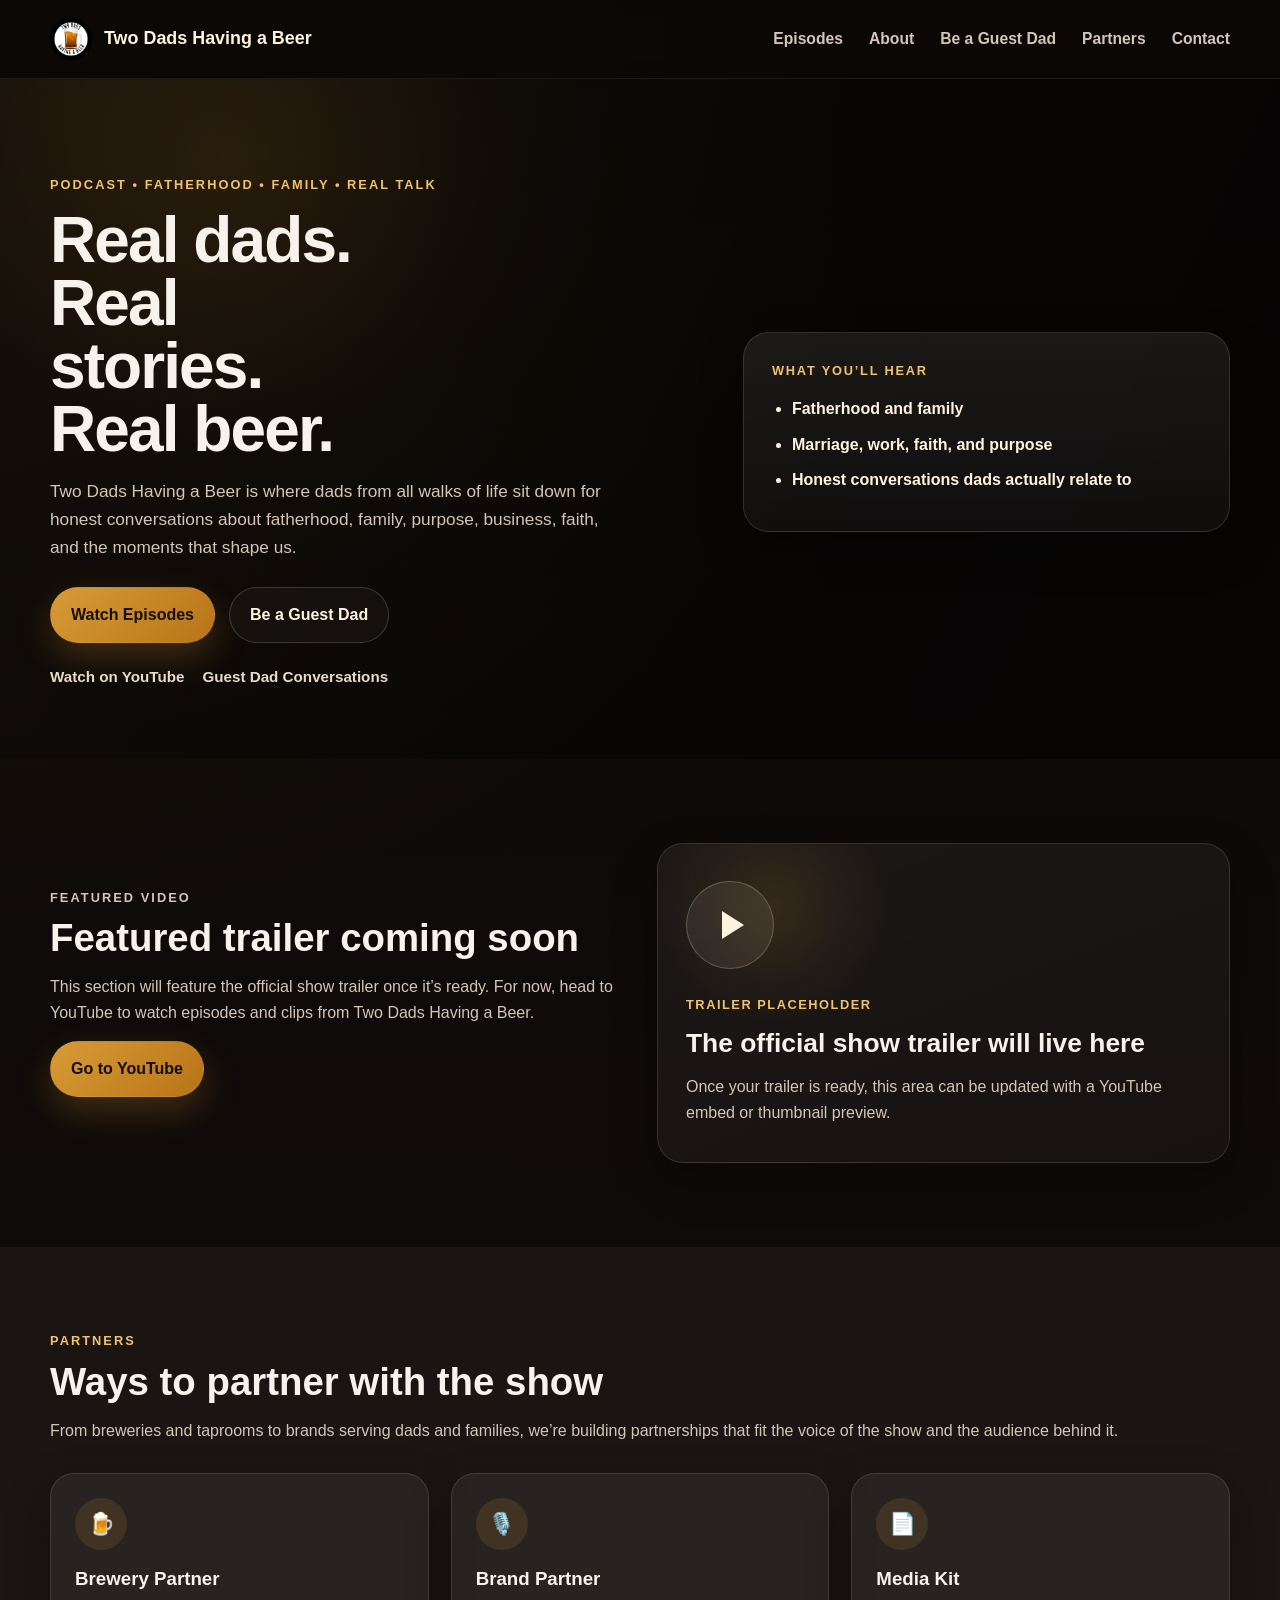
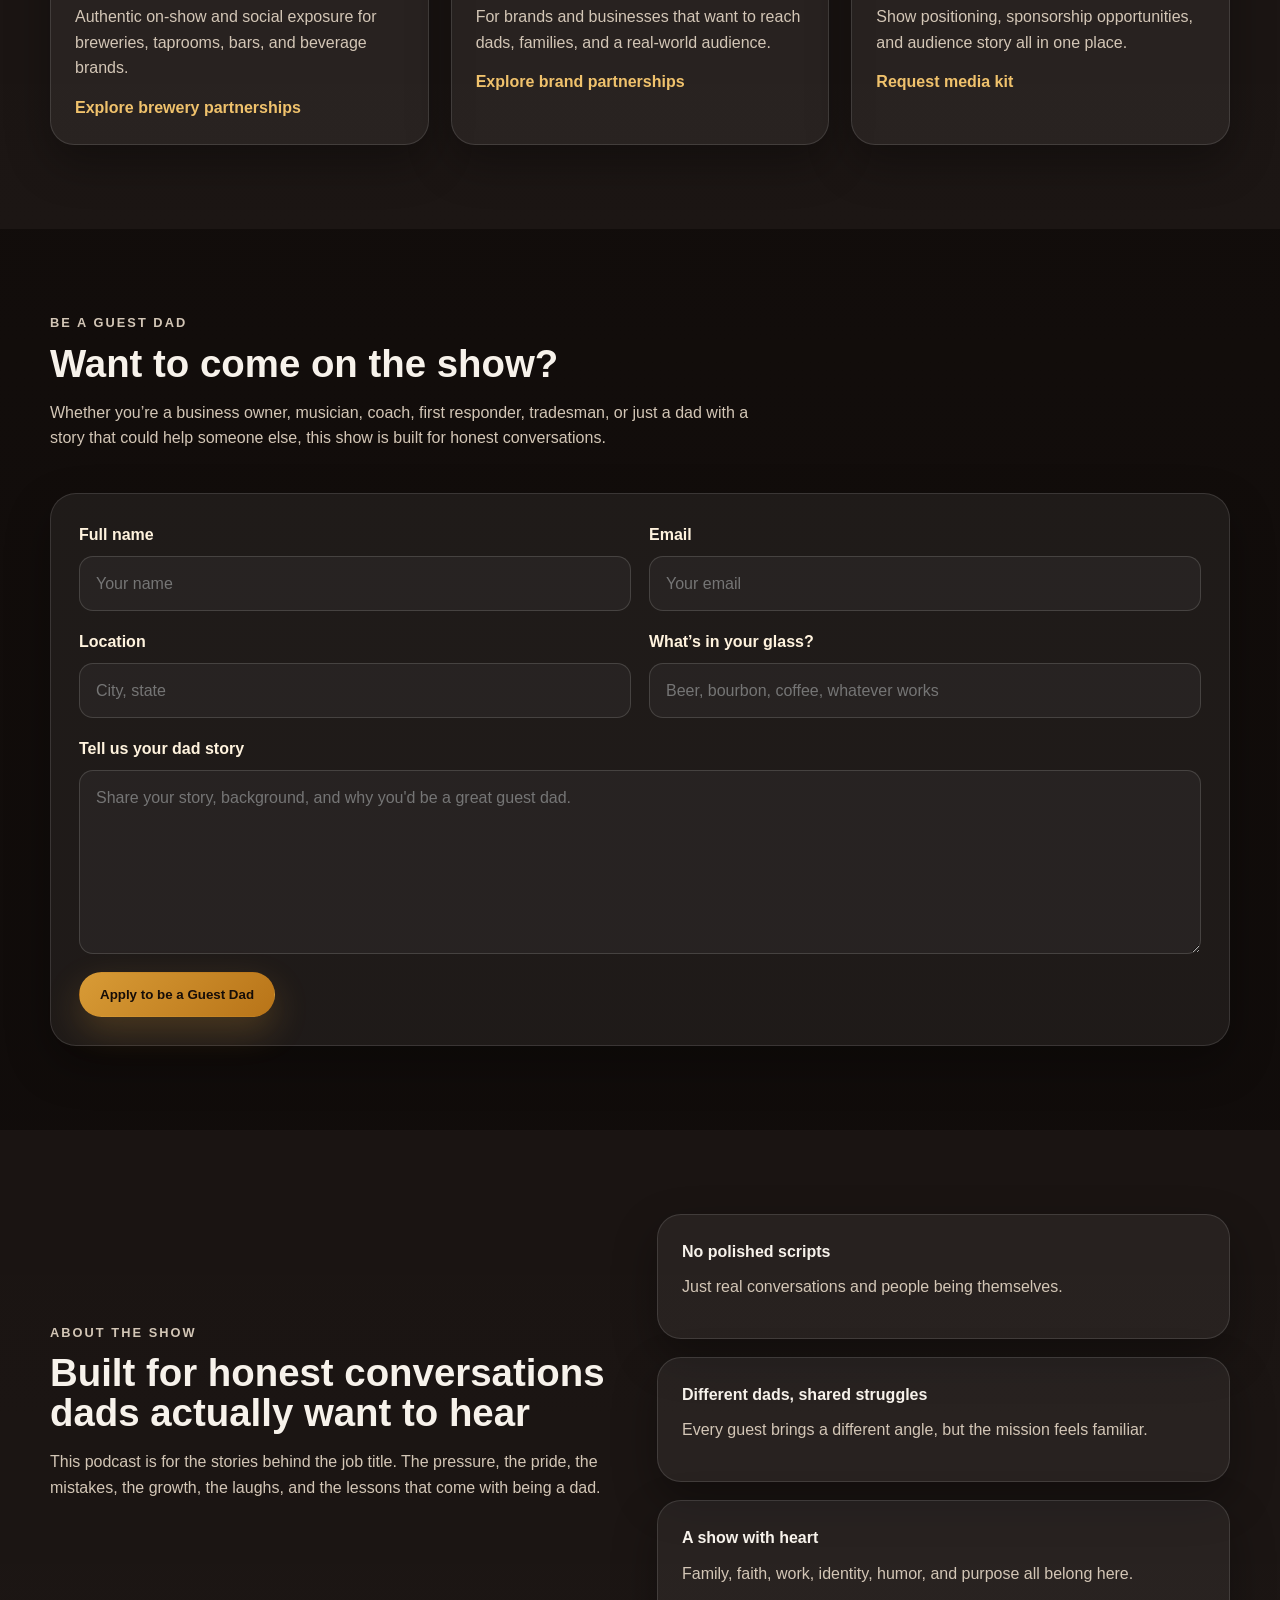
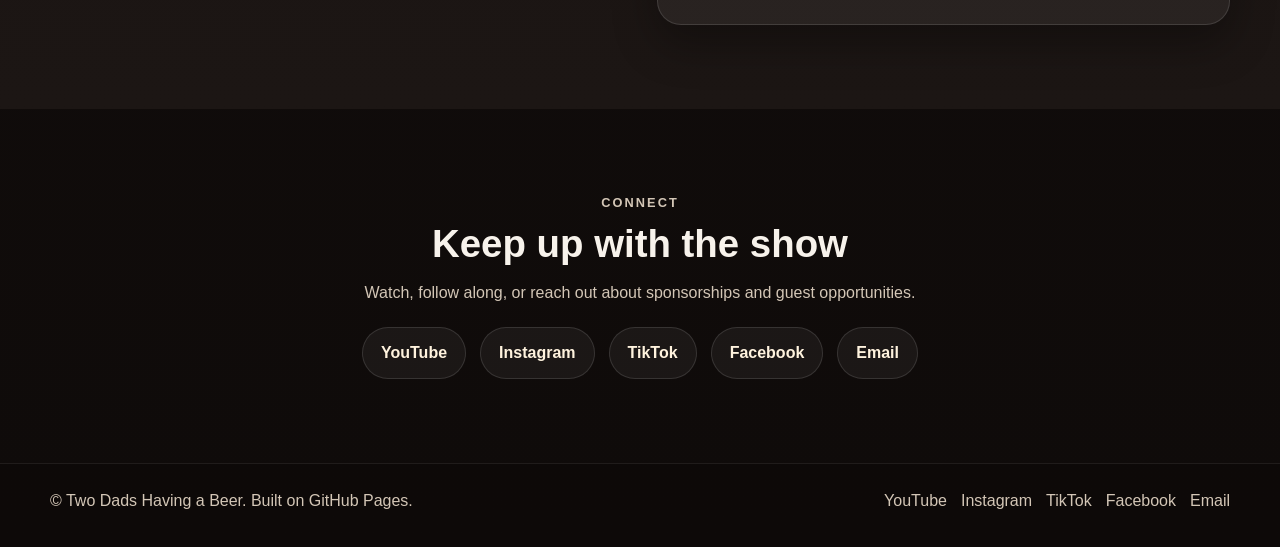
==== commit 54c10308: "Update index.html" ====
--- a/index.html
+++ b/index.html
@@ -8,7 +8,7 @@
     name="description"
     content="Real dads. Real stories. Real beer. Honest conversations about fatherhood, family, purpose, business, faith, and life."
   />
-  <link rel="stylesheet" href="site.css?v=3" />
+  <link rel="stylesheet" href="site.css?v=4" />
 </head>
 <body id="top">
   <header class="site-header">
@@ -155,10 +155,12 @@
 
         <form
           class="guest-form"
-          action="mailto:twodadshavingabeer@gmail.com"
-          method="post"
-          enctype="text/plain"
+          action="https://formspree.io/f/mzdjnved"
+          method="POST"
         >
+          <input type="hidden" name="_subject" value="New Guest Dad Application" />
+          <input type="hidden" name="_next" value="https://2dadshavingabeer-host.github.io/index.html#guest" />
+
           <div class="form-row">
             <label>
               <span>Full name</span>
@@ -229,6 +231,7 @@
           <a class="contact-pill" href="https://www.instagram.com/two_dads_having_a_beer_podcast/" target="_blank" rel="noopener noreferrer">Instagram</a>
           <a class="contact-pill" href="https://www.tiktok.com/@two.dads.having.a.beer" target="_blank" rel="noopener noreferrer">TikTok</a>
           <a class="contact-pill" href="https://www.facebook.com/twodadshavingabeer" target="_blank" rel="noopener noreferrer">Facebook</a>
+          <a class="contact-pill" href="mailto:2dadshavingabeer@gmail.com">Email</a>
         </div>
       </div>
     </section>
@@ -242,6 +245,7 @@
         <a href="https://www.instagram.com/two_dads_having_a_beer_podcast/" target="_blank" rel="noopener noreferrer">Instagram</a>
         <a href="https://www.tiktok.com/@two.dads.having.a.beer" target="_blank" rel="noopener noreferrer">TikTok</a>
         <a href="https://www.facebook.com/twodadshavingabeer" target="_blank" rel="noopener noreferrer">Facebook</a>
+        <a href="mailto:2dadshavingabeer@gmail.com">Email</a>
       </div>
     </div>
   </footer>
